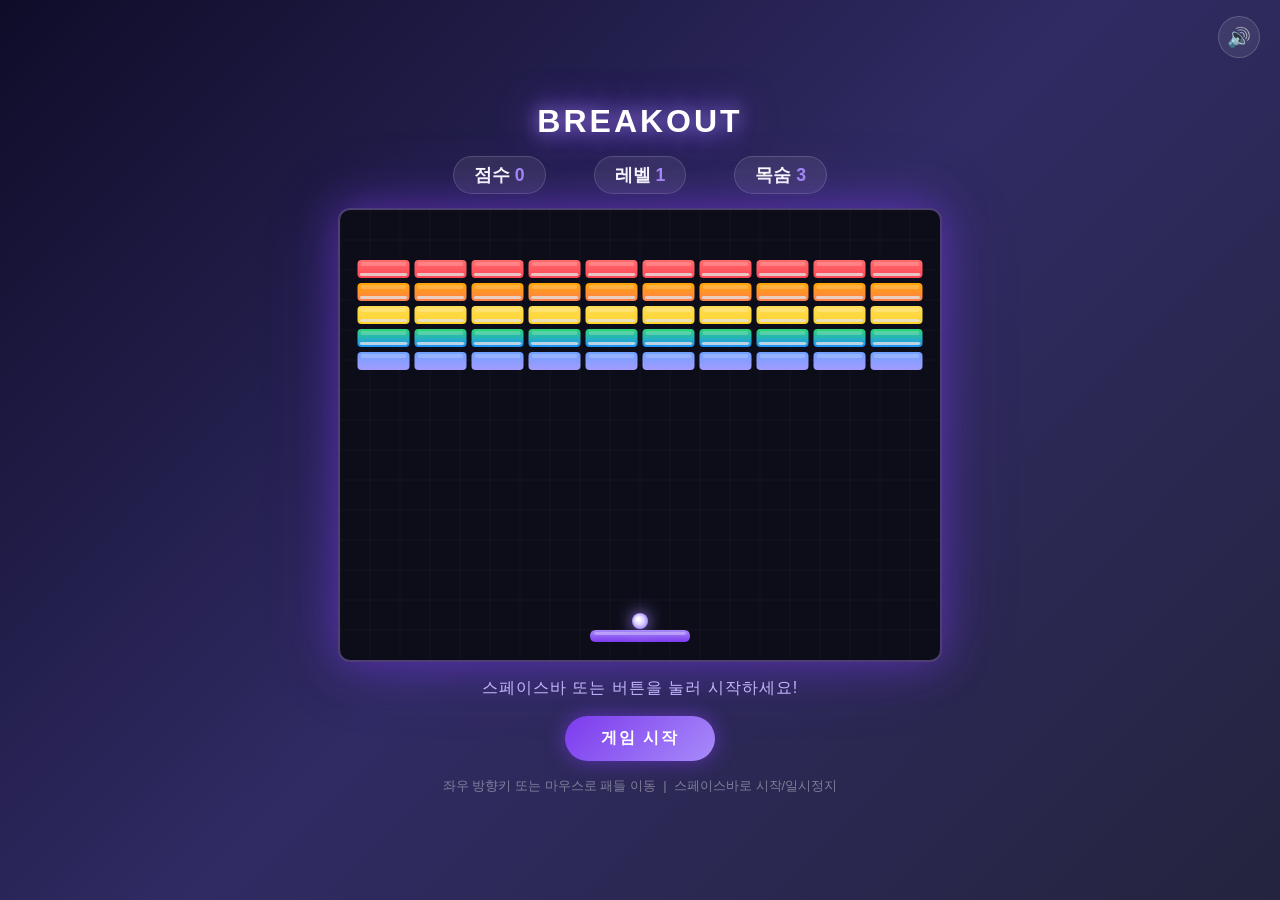
==== breakout-game/index.html @ 9b3833f6 "Create index.html" ====
<!DOCTYPE html>
<html lang="ko">
<head>
  <meta charset="UTF-8" />
  <meta name="viewport" content="width=device-width, initial-scale=1.0" />
  <title>벽돌깨기 게임</title>
  <style>
    * {
      margin: 0;
      padding: 0;
      box-sizing: border-box;
    }

    body {
      background: #0f0c29;
      background: linear-gradient(135deg, #0f0c29, #302b63, #24243e);
      min-height: 100vh;
      display: flex;
      flex-direction: column;
      align-items: center;
      justify-content: center;
      font-family: 'Segoe UI', sans-serif;
      color: #fff;
    }

    h1 {
      font-size: 2rem;
      margin-bottom: 16px;
      letter-spacing: 3px;
      text-shadow: 0 0 20px #a78bfa, 0 0 40px #7c3aed;
    }

    #scoreboard {
      display: flex;
      gap: 48px;
      margin-bottom: 14px;
      font-size: 1.1rem;
      font-weight: 600;
    }

    #scoreboard span {
      background: rgba(255,255,255,0.08);
      padding: 6px 20px;
      border-radius: 20px;
      border: 1px solid rgba(255,255,255,0.15);
    }

    #scoreboard span b {
      color: #a78bfa;
    }

    #gameCanvas {
      border-radius: 12px;
      border: 2px solid rgba(167,139,250,0.4);
      box-shadow: 0 0 40px rgba(124,58,237,0.5), 0 0 80px rgba(124,58,237,0.2);
      display: block;
      background: #0d0d1a;
    }

    #message {
      margin-top: 16px;
      font-size: 1rem;
      color: #c4b5fd;
      min-height: 24px;
      letter-spacing: 1px;
    }

    #startBtn {
      margin-top: 14px;
      padding: 12px 36px;
      font-size: 1rem;
      font-weight: 700;
      letter-spacing: 2px;
      border: none;
      border-radius: 30px;
      background: linear-gradient(135deg, #7c3aed, #a78bfa);
      color: #fff;
      cursor: pointer;
      box-shadow: 0 0 20px rgba(124,58,237,0.6);
      transition: transform 0.1s, box-shadow 0.2s;
    }

    #startBtn:hover {
      transform: scale(1.05);
      box-shadow: 0 0 30px rgba(167,139,250,0.8);
    }

    #startBtn:active {
      transform: scale(0.97);
    }

    #controls {
      margin-top: 14px;
      font-size: 0.82rem;
      color: rgba(255,255,255,0.4);
      text-align: center;
      line-height: 1.7;
    }

    #muteBtn {
      position: fixed;
      top: 16px;
      right: 20px;
      background: rgba(255,255,255,0.08);
      border: 1px solid rgba(255,255,255,0.18);
      border-radius: 50%;
      width: 42px;
      height: 42px;
      font-size: 1.2rem;
      cursor: pointer;
      display: flex;
      align-items: center;
      justify-content: center;
      transition: background 0.2s, transform 0.1s;
      color: #fff;
      z-index: 100;
    }
    #muteBtn:hover { background: rgba(255,255,255,0.18); transform: scale(1.1); }
    #muteBtn.muted { color: rgba(255,255,255,0.35); }
  </style>
</head>
<body>
  <h1>BREAKOUT</h1>

  <div id="scoreboard">
    <span>점수 <b id="scoreVal">0</b></span>
    <span>레벨 <b id="levelVal">1</b></span>
    <span>목숨 <b id="livesVal">3</b></span>
  </div>

  <canvas id="gameCanvas" width="600" height="450"></canvas>

  <div id="message">스페이스바 또는 버튼을 눌러 시작하세요!</div>
  <button id="startBtn">게임 시작</button>
  <div id="controls">
    좌우 방향키 또는 마우스로 패들 이동 &nbsp;|&nbsp; 스페이스바로 시작/일시정지
  </div>
  <button id="muteBtn" title="음소거 토글">🔊</button>

  <script>
    const canvas = document.getElementById('gameCanvas');
    const ctx = canvas.getContext('2d');
    const scoreEl = document.getElementById('scoreVal');
    const levelEl = document.getElementById('levelVal');
    const livesEl = document.getElementById('livesVal');
    const messageEl = document.getElementById('message');
    const startBtn = document.getElementById('startBtn');
    const muteBtn = document.getElementById('muteBtn');

    const W = canvas.width;
    const H = canvas.height;

    // ── Web Audio API 효과음 ───────────────────────────────
    let audioCtx = null;
    let muted = false;

    // 브라우저 정책: 첫 사용자 인터랙션 때 AudioContext 생성
    function getAudioCtx() {
      if (!audioCtx) audioCtx = new (window.AudioContext || window.webkitAudioContext)();
      if (audioCtx.state === 'suspended') audioCtx.resume();
      return audioCtx;
    }

    muteBtn.addEventListener('click', () => {
      muted = !muted;
      muteBtn.textContent = muted ? '🔇' : '🔊';
      muteBtn.classList.toggle('muted', muted);
    });

    // 공통 헬퍼: oscillator 기반 사운드
    function playTone({ type = 'sine', freq, freqEnd, duration, gainPeak = 0.35, startTime }) {
      if (muted) return;
      const ac = getAudioCtx();
      const t = startTime ?? ac.currentTime;
      const osc = ac.createOscillator();
      const gain = ac.createGain();
      osc.type = type;
      osc.frequency.setValueAtTime(freq, t);
      if (freqEnd != null) osc.frequency.exponentialRampToValueAtTime(freqEnd, t + duration);
      gain.gain.setValueAtTime(gainPeak, t);
      gain.gain.exponentialRampToValueAtTime(0.001, t + duration);
      osc.connect(gain);
      gain.connect(ac.destination);
      osc.start(t);
      osc.stop(t + duration);
    }

    // 공통 헬퍼: 화이트 노이즈 버스트
    function playNoise({ duration, gainPeak = 0.3, filterFreq = 1000, startTime }) {
      if (muted) return;
      const ac = getAudioCtx();
      const t = startTime ?? ac.currentTime;
      const samples = Math.ceil(ac.sampleRate * duration);
      const buffer = ac.createBuffer(1, samples, ac.sampleRate);
      const data = buffer.getChannelData(0);
      for (let i = 0; i < samples; i++) data[i] = Math.random() * 2 - 1;
      const src = ac.createBufferSource();
      src.buffer = buffer;
      const filter = ac.createBiquadFilter();
      filter.type = 'bandpass';
      filter.frequency.value = filterFreq;
      filter.Q.value = 1.5;
      const gain = ac.createGain();
      gain.gain.setValueAtTime(gainPeak, t);
      gain.gain.exponentialRampToValueAtTime(0.001, t + duration);
      src.connect(filter);
      filter.connect(gain);
      gain.connect(ac.destination);
      src.start(t);
      src.stop(t + duration);
    }

    // 패들에 공이 맞을 때 — 맑고 짧은 "틱"
    function sfxPaddle() {
      playTone({ type: 'sine', freq: 320, freqEnd: 220, duration: 0.09, gainPeak: 0.28 });
    }

    // 벽돌 데미지 (HP 소모, 미파괴) — 둔탁한 짧은 히트
    function sfxBrickHit() {
      playTone({ type: 'square', freq: 480, freqEnd: 380, duration: 0.06, gainPeak: 0.12 });
    }

    // 벽돌 파괴 — 노이즈 + 피치업 조합
    function sfxBrickBreak() {
      playNoise({ duration: 0.14, gainPeak: 0.35, filterFreq: 900 });
      playTone({ type: 'triangle', freq: 600, freqEnd: 1100, duration: 0.12, gainPeak: 0.2 });
    }

    // 목숨 잃을 때 — 하강하는 슬픈 음
    function sfxLifeLost() {
      playTone({ type: 'sawtooth', freq: 440, freqEnd: 110, duration: 0.55, gainPeak: 0.35 });
      playNoise({ duration: 0.3, gainPeak: 0.15, filterFreq: 300 });
    }

    // 게임 오버 — 더 극적인 하강
    function sfxGameOver() {
      const ac = getAudioCtx();
      if (muted) return;
      const drops = [
        { freq: 330, freqEnd: 220, t: 0 },
        { freq: 220, freqEnd: 147, t: 0.22 },
        { freq: 147, freqEnd: 90,  t: 0.44 },
      ];
      drops.forEach(({ freq, freqEnd, t }) => {
        playTone({ type: 'sawtooth', freq, freqEnd, duration: 0.28, gainPeak: 0.3,
          startTime: ac.currentTime + t });
      });
    }

    // 레벨 클리어 — 상승하는 아르페지오 팡파르
    function sfxLevelClear() {
      if (muted) return;
      const ac = getAudioCtx();
      // C5  E5   G5   C6   E6   G6
      const notes = [523, 659, 784, 1047, 1319, 1568];
      notes.forEach((freq, i) => {
        const t = ac.currentTime + i * 0.11;
        playTone({ type: 'triangle', freq, duration: 0.25, gainPeak: 0.28, startTime: t });
        // 약간 딜레이된 사인 레이어로 두께감 추가
        playTone({ type: 'sine', freq: freq * 0.5, duration: 0.3, gainPeak: 0.12, startTime: t });
      });
      // 마지막에 노이즈 스파크
      playNoise({ duration: 0.25, gainPeak: 0.18, filterFreq: 2000,
        startTime: ac.currentTime + notes.length * 0.11 });
    }

    // ── 게임 상태 ──────────────────────────────────────────
    let score = 0;
    let lives = 3;
    let level = 1;
    let gameState = 'idle'; // idle | playing | paused | gameover | cleared
    let accelTimer = 0;          // 가속 타이머 (프레임 단위)
    const ACCEL_INTERVAL = 540;  // 약 9초(60fps 기준)마다 가속
    const ACCEL_AMOUNT  = 0.35;  // 1회 가속량 (px/frame)
    const SPEED_MAX     = 14;    // 절대 최고 속도 상한

    // ── 패들 ──────────────────────────────────────────────
    const paddle = {
      w: 100, h: 12, speed: 7,
      x: 0, y: H - 30,
      get cx() { return this.x + this.w / 2; }
    };
    paddle.x = (W - paddle.w) / 2;

    // ── 공 ────────────────────────────────────────────────
    const ball = {
      r: 8, x: 0, y: 0, vx: 0, vy: 0,
      attached: true
    };

    // 레벨별 최소(초기) 속도
    function baseSpeed() { return 4 + level * 0.4; }

    // launchSpeed 생략 시 해당 레벨 기본 속도로 발사
    function resetBall(launchSpeed) {
      ball.x = paddle.cx;
      ball.y = paddle.y - ball.r - 1;
      const angle = (-Math.PI / 2) + (Math.random() - 0.5) * 0.6;
      const speed = launchSpeed ?? baseSpeed();
      ball.vx = Math.cos(angle) * speed;
      ball.vy = Math.sin(angle) * speed;
      ball.attached = true;
    }

    // ── 벽돌 ──────────────────────────────────────────────
    const BRICK_COLS = 10;
    const BRICK_ROWS = 5;
    const BRICK_W = 52;
    const BRICK_H = 18;
    const BRICK_PAD = 5;
    const BRICK_TOP = 50;
    const BRICK_LEFT = (W - (BRICK_COLS * (BRICK_W + BRICK_PAD) - BRICK_PAD)) / 2;

    const ROW_COLORS = [
      ['#ff6b6b', '#ff4757'],
      ['#ffa502', '#ff7f50'],
      ['#ffdd57', '#ffd32a'],
      ['#2ed573', '#1e90ff'],
      ['#70a1ff', '#a29bfe'],
    ];

    let bricks = [];

    function buildBricks() {
      bricks = [];
      for (let r = 0; r < BRICK_ROWS; r++) {
        for (let c = 0; c < BRICK_COLS; c++) {
          const hp = BRICK_ROWS - r; // top rows are harder (more HP)
          bricks.push({
            x: BRICK_LEFT + c * (BRICK_W + BRICK_PAD),
            y: BRICK_TOP + r * (BRICK_H + BRICK_PAD),
            w: BRICK_W, h: BRICK_H,
            hp, maxHp: hp,
            color: ROW_COLORS[r][0],
            darkColor: ROW_COLORS[r][1],
            alive: true
          });
        }
      }
    }

    // ── 파티클 ────────────────────────────────────────────
    let particles = [];

    function spawnParticles(x, y, color) {
      for (let i = 0; i < 10; i++) {
        const angle = Math.random() * Math.PI * 2;
        const speed = 1 + Math.random() * 3;
        particles.push({
          x, y,
          vx: Math.cos(angle) * speed,
          vy: Math.sin(angle) * speed,
          alpha: 1,
          r: 2 + Math.random() * 3,
          color
        });
      }
    }

    // ── 키 입력 ───────────────────────────────────────────
    const keys = {};
    document.addEventListener('keydown', e => {
      keys[e.code] = true;
      if (e.code === 'Space') {
        e.preventDefault();
        if (gameState === 'idle' || gameState === 'gameover' || gameState === 'cleared') {
          startGame();
        } else if (gameState === 'playing') {
          if (ball.attached) {
            ball.attached = false;
          } else {
            gameState = 'paused';
            messageEl.textContent = '일시정지 — 스페이스바로 재개';
          }
        } else if (gameState === 'paused') {
          gameState = 'playing';
          messageEl.textContent = '';
          requestAnimationFrame(loop);
        }
      }
    });
    document.addEventListener('keyup', e => { keys[e.code] = false; });

    // 마우스로 패들 이동
    canvas.addEventListener('mousemove', e => {
      const rect = canvas.getBoundingClientRect();
      const mx = e.clientX - rect.left;
      paddle.x = mx - paddle.w / 2;
      clampPaddle();
    });

    // 터치 지원
    canvas.addEventListener('touchmove', e => {
      e.preventDefault();
      const rect = canvas.getBoundingClientRect();
      const tx = e.touches[0].clientX - rect.left;
      paddle.x = tx - paddle.w / 2;
      clampPaddle();
    }, { passive: false });

    function clampPaddle() {
      if (paddle.x < 0) paddle.x = 0;
      if (paddle.x + paddle.w > W) paddle.x = W - paddle.w;
    }

    startBtn.addEventListener('click', () => {
      if (gameState === 'playing') {
        if (ball.attached) ball.attached = false;
      } else {
        startGame();
      }
    });

    // ── 게임 시작 / 초기화 ────────────────────────────────
    function startGame() {
      score = 0;
      lives = 3;
      level = 1;
      accelTimer = 0;
      particles = [];
      updateHUD();
      buildBricks();
      paddle.x = (W - paddle.w) / 2;
      resetBall();
      gameState = 'playing';
      messageEl.textContent = '스페이스바 또는 클릭으로 공을 발사!';
      startBtn.textContent = '공 발사';
      requestAnimationFrame(loop);
    }

    function nextLevel() {
      level++;
      accelTimer = 0;
      levelEl.textContent = level;
      buildBricks();
      paddle.x = (W - paddle.w) / 2;
      resetBall();
      gameState = 'playing';
      messageEl.textContent = `레벨 ${level} 시작! 스페이스바로 발사`;
      requestAnimationFrame(loop);
    }

    function updateHUD() {
      scoreEl.textContent = score;
      levelEl.textContent = level;
      livesEl.textContent = lives;
    }

    // ── 충돌 감지 (AABB + 공) ─────────────────────────────
    function circleRect(cx, cy, r, rx, ry, rw, rh) {
      const nearX = Math.max(rx, Math.min(cx, rx + rw));
      const nearY = Math.max(ry, Math.min(cy, ry + rh));
      const dx = cx - nearX;
      const dy = cy - nearY;
      return dx * dx + dy * dy <= r * r;
    }

    function resolveRectBounce(cx, cy, r, rx, ry, rw, rh) {
      // 어느 면에 부딪혔는지 판단
      const overlapL = (cx + r) - rx;
      const overlapR = (rx + rw) - (cx - r);
      const overlapT = (cy + r) - ry;
      const overlapB = (ry + rh) - (cy - r);
      const minH = Math.min(overlapL, overlapR);
      const minV = Math.min(overlapT, overlapB);
      if (minH < minV) {
        ball.vx *= -1;
      } else {
        ball.vy *= -1;
      }
    }

    // ── 메인 루프 ─────────────────────────────────────────
    let lastTime = 0;

    function loop(ts) {
      if (gameState !== 'playing') return;

      // 패들 키보드 이동
      if (keys['ArrowLeft'] || keys['KeyA']) {
        paddle.x -= paddle.speed;
        clampPaddle();
      }
      if (keys['ArrowRight'] || keys['KeyD']) {
        paddle.x += paddle.speed;
        clampPaddle();
      }

      // 공이 패들에 붙어 있으면 따라다님
      if (ball.attached) {
        ball.x = paddle.cx;
        ball.y = paddle.y - ball.r - 1;
      } else {
        // 공 이동
        ball.x += ball.vx;
        ball.y += ball.vy;

        // 벽 반사
        if (ball.x - ball.r <= 0) { ball.x = ball.r; ball.vx = Math.abs(ball.vx); }
        if (ball.x + ball.r >= W) { ball.x = W - ball.r; ball.vx = -Math.abs(ball.vx); }
        if (ball.y - ball.r <= 0) { ball.y = ball.r; ball.vy = Math.abs(ball.vy); }

        // 패들 충돌
        if (
          ball.vy > 0 &&
          ball.y + ball.r >= paddle.y &&
          ball.y - ball.r <= paddle.y + paddle.h &&
          ball.x >= paddle.x - ball.r &&
          ball.x <= paddle.x + paddle.w + ball.r
        ) {
          ball.y = paddle.y - ball.r;
          // 패들 위 위치에 따라 반사 각도 조절
          const hitPos = (ball.x - paddle.cx) / (paddle.w / 2); // -1 ~ 1
          const angle = hitPos * (Math.PI / 3); // 최대 ±60°
          const speed = Math.hypot(ball.vx, ball.vy);
          ball.vx = Math.sin(angle) * speed;
          ball.vy = -Math.abs(Math.cos(angle) * speed);
          sfxPaddle();
        }

        // 공이 바닥 아래로 떨어짐
        if (ball.y - ball.r > H) {
          // 사망 직전 속도 기록 → 50% 감속, 단 레벨 최소 속도 이상 유지
          const deathSpeed = Math.hypot(ball.vx, ball.vy);
          const nextSpeed  = Math.max(baseSpeed(), deathSpeed * 0.5);
          lives--;
          livesEl.textContent = lives;
          if (lives <= 0) {
            gameState = 'gameover';
            sfxGameOver();
            drawFrame();
            messageEl.textContent = `게임 오버! 최종 점수: ${score}`;
            startBtn.textContent = '다시 시작';
            return;
          }
          accelTimer = 0;
          sfxLifeLost();
          resetBall(nextSpeed);
          messageEl.textContent = '목숨 -1! 스페이스바로 다시 발사';
        }

        // 벽돌 충돌
        let brickHit = false;
        for (const b of bricks) {
          if (!b.alive) continue;
          if (circleRect(ball.x, ball.y, ball.r, b.x, b.y, b.w, b.h)) {
            if (!brickHit) {
              resolveRectBounce(ball.x, ball.y, ball.r, b.x, b.y, b.w, b.h);
              brickHit = true;
            }
            b.hp--;
            spawnParticles(b.x + b.w / 2, b.y + b.h / 2, b.color);
            if (b.hp <= 0) {
              b.alive = false;
              score += b.maxHp * 10 * level;
              scoreEl.textContent = score;
              sfxBrickBreak();
            } else {
              sfxBrickHit();
            }
          }
        }

        // 시간 기반 가속: 일정 프레임마다 속도 증가
        accelTimer++;
        if (accelTimer >= ACCEL_INTERVAL) {
          accelTimer = 0;
          const curSpeed = Math.hypot(ball.vx, ball.vy);
          if (curSpeed < SPEED_MAX) {
            const newSpeed = Math.min(curSpeed + ACCEL_AMOUNT, SPEED_MAX);
            const scale = newSpeed / curSpeed;
            ball.vx *= scale;
            ball.vy *= scale;
          }
        }

        // 모든 벽돌 제거 → 다음 레벨
        if (bricks.every(b => !b.alive)) {
          gameState = 'cleared';
          sfxLevelClear();
          drawFrame();
          messageEl.textContent = `레벨 ${level} 클리어! 🎉  스페이스바로 다음 레벨`;
          startBtn.textContent = '다음 레벨';
          startBtn.onclick = nextLevelBtn;
          document.onkeydown_next = true;
          return;
        }
      }

      // 파티클 업데이트
      particles = particles.filter(p => p.alpha > 0.02);
      for (const p of particles) {
        p.x += p.vx;
        p.y += p.vy;
        p.vy += 0.1;
        p.alpha -= 0.03;
      }

      drawFrame();
      requestAnimationFrame(loop);
    }

    function nextLevelBtn() {
      nextLevel();
      startBtn.onclick = () => {
        if (gameState === 'playing') { if (ball.attached) ball.attached = false; }
        else startGame();
      };
    }

    // 스페이스바 → 다음 레벨 처리
    document.addEventListener('keydown', e => {
      if (e.code === 'Space' && gameState === 'cleared') {
        nextLevel();
        startBtn.textContent = '공 발사';
      }
    });

    // ── 그리기 ────────────────────────────────────────────
    function drawFrame() {
      ctx.clearRect(0, 0, W, H);

      // 배경 격자(미세한 느낌)
      ctx.strokeStyle = 'rgba(255,255,255,0.03)';
      ctx.lineWidth = 1;
      for (let x = 0; x < W; x += 30) { ctx.beginPath(); ctx.moveTo(x, 0); ctx.lineTo(x, H); ctx.stroke(); }
      for (let y = 0; y < H; y += 30) { ctx.beginPath(); ctx.moveTo(0, y); ctx.lineTo(W, y); ctx.stroke(); }

      // 벽돌
      for (const b of bricks) {
        if (!b.alive) continue;
        const ratio = b.hp / b.maxHp;

        // 그라데이션 벽돌
        const grad = ctx.createLinearGradient(b.x, b.y, b.x, b.y + b.h);
        grad.addColorStop(0, b.color);
        grad.addColorStop(1, b.darkColor);
        ctx.fillStyle = grad;
        roundRect(ctx, b.x, b.y, b.w, b.h, 4);
        ctx.fill();

        // HP 진행 바
        if (b.maxHp > 1) {
          ctx.fillStyle = 'rgba(0,0,0,0.3)';
          roundRect(ctx, b.x + 2, b.y + b.h - 5, b.w - 4, 3, 2);
          ctx.fill();
          ctx.fillStyle = 'rgba(255,255,255,0.7)';
          roundRect(ctx, b.x + 2, b.y + b.h - 5, (b.w - 4) * ratio, 3, 2);
          ctx.fill();
        }

        // 하이라이트
        ctx.fillStyle = 'rgba(255,255,255,0.2)';
        roundRect(ctx, b.x + 3, b.y + 2, b.w - 6, 4, 2);
        ctx.fill();
      }

      // 파티클
      for (const p of particles) {
        ctx.globalAlpha = p.alpha;
        ctx.fillStyle = p.color;
        ctx.beginPath();
        ctx.arc(p.x, p.y, p.r, 0, Math.PI * 2);
        ctx.fill();
      }
      ctx.globalAlpha = 1;

      // 패들
      const pGrad = ctx.createLinearGradient(paddle.x, paddle.y, paddle.x, paddle.y + paddle.h);
      pGrad.addColorStop(0, '#a78bfa');
      pGrad.addColorStop(1, '#7c3aed');
      ctx.fillStyle = pGrad;
      roundRect(ctx, paddle.x, paddle.y, paddle.w, paddle.h, 6);
      ctx.fill();
      ctx.fillStyle = 'rgba(255,255,255,0.3)';
      roundRect(ctx, paddle.x + 4, paddle.y + 2, paddle.w - 8, 3, 2);
      ctx.fill();

      // 공
      const ballGrad = ctx.createRadialGradient(ball.x - 2, ball.y - 2, 1, ball.x, ball.y, ball.r);
      ballGrad.addColorStop(0, '#ffffff');
      ballGrad.addColorStop(0.5, '#e0d7ff');
      ballGrad.addColorStop(1, '#a78bfa');
      ctx.fillStyle = ballGrad;
      ctx.shadowColor = '#a78bfa';
      ctx.shadowBlur = 16;
      ctx.beginPath();
      ctx.arc(ball.x, ball.y, ball.r, 0, Math.PI * 2);
      ctx.fill();
      ctx.shadowBlur = 0;

      // 게임 오버 / 클리어 오버레이
      if (gameState === 'gameover') {
        ctx.fillStyle = 'rgba(0,0,0,0.6)';
        ctx.fillRect(0, 0, W, H);
        ctx.fillStyle = '#ff6b6b';
        ctx.font = 'bold 48px Segoe UI';
        ctx.textAlign = 'center';
        ctx.fillText('GAME OVER', W / 2, H / 2 - 20);
        ctx.fillStyle = '#fff';
        ctx.font = '22px Segoe UI';
        ctx.fillText(`점수: ${score}`, W / 2, H / 2 + 22);
        ctx.textAlign = 'left';
      }

      if (gameState === 'cleared') {
        ctx.fillStyle = 'rgba(0,0,0,0.5)';
        ctx.fillRect(0, 0, W, H);
        ctx.fillStyle = '#a78bfa';
        ctx.font = 'bold 42px Segoe UI';
        ctx.textAlign = 'center';
        ctx.fillText('LEVEL CLEAR!', W / 2, H / 2 - 20);
        ctx.fillStyle = '#fff';
        ctx.font = '20px Segoe UI';
        ctx.fillText(`점수: ${score}`, W / 2, H / 2 + 22);
        ctx.textAlign = 'left';
      }
    }

    function roundRect(ctx, x, y, w, h, r) {
      ctx.beginPath();
      ctx.moveTo(x + r, y);
      ctx.lineTo(x + w - r, y);
      ctx.quadraticCurveTo(x + w, y, x + w, y + r);
      ctx.lineTo(x + w, y + h - r);
      ctx.quadraticCurveTo(x + w, y + h, x + w - r, y + h);
      ctx.lineTo(x + r, y + h);
      ctx.quadraticCurveTo(x, y + h, x, y + h - r);
      ctx.lineTo(x, y + r);
      ctx.quadraticCurveTo(x, y, x + r, y);
      ctx.closePath();
    }

    // 초기 화면 그리기
    buildBricks();
    resetBall();
    drawFrame();
  </script>
</body>
</html>
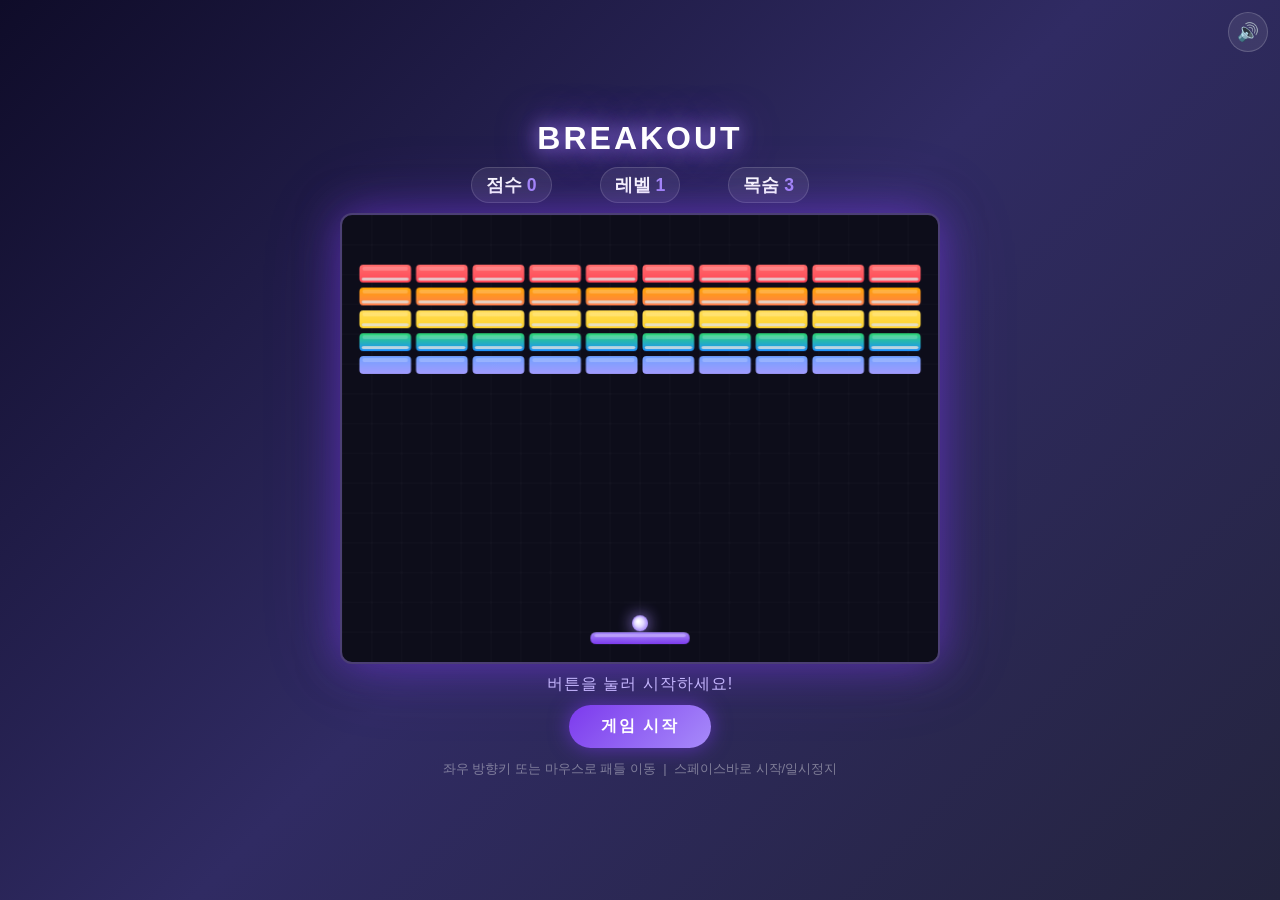
==== commit ad420670: "Update index.html" ====
--- a/breakout-game/index.html
+++ b/breakout-game/index.html
@@ -21,26 +21,31 @@
       justify-content: center;
       font-family: 'Segoe UI', sans-serif;
       color: #fff;
+      /* 모바일: 가로 스크롤 방지, 세로 여백 */
+      overflow-x: hidden;
+      padding: 10px 8px;
     }
 
     h1 {
-      font-size: 2rem;
-      margin-bottom: 16px;
+      font-size: clamp(1.2rem, 5vw, 2rem);
+      margin-bottom: 10px;
       letter-spacing: 3px;
       text-shadow: 0 0 20px #a78bfa, 0 0 40px #7c3aed;
     }
 
     #scoreboard {
       display: flex;
-      gap: 48px;
-      margin-bottom: 14px;
-      font-size: 1.1rem;
+      gap: clamp(10px, 4vw, 48px);
+      margin-bottom: 10px;
+      font-size: clamp(0.78rem, 3vw, 1.1rem);
       font-weight: 600;
+      flex-wrap: wrap;
+      justify-content: center;
     }
 
     #scoreboard span {
       background: rgba(255,255,255,0.08);
-      padding: 6px 20px;
+      padding: 5px 14px;
       border-radius: 20px;
       border: 1px solid rgba(255,255,255,0.15);
     }
@@ -55,20 +60,27 @@
       box-shadow: 0 0 40px rgba(124,58,237,0.5), 0 0 80px rgba(124,58,237,0.2);
       display: block;
       background: #0d0d1a;
+      /* 핵심: 화면 너비에 맞게 축소, 비율 유지 */
+      width: min(600px, calc(100vw - 16px));
+      height: auto;
+      /* 터치 스크롤/줌 방지 */
+      touch-action: none;
     }
 
     #message {
-      margin-top: 16px;
-      font-size: 1rem;
+      margin-top: 10px;
+      font-size: clamp(0.78rem, 3vw, 1rem);
       color: #c4b5fd;
-      min-height: 24px;
+      min-height: 20px;
       letter-spacing: 1px;
+      text-align: center;
+      padding: 0 8px;
     }
 
     #startBtn {
-      margin-top: 14px;
-      padding: 12px 36px;
-      font-size: 1rem;
+      margin-top: 10px;
+      padding: 11px 32px;
+      font-size: clamp(0.88rem, 3.5vw, 1rem);
       font-weight: 700;
       letter-spacing: 2px;
       border: none;
@@ -78,6 +90,7 @@
       cursor: pointer;
       box-shadow: 0 0 20px rgba(124,58,237,0.6);
       transition: transform 0.1s, box-shadow 0.2s;
+      -webkit-tap-highlight-color: transparent;
     }
 
     #startBtn:hover {
@@ -90,23 +103,28 @@
     }
 
     #controls {
-      margin-top: 14px;
+      margin-top: 10px;
       font-size: 0.82rem;
       color: rgba(255,255,255,0.4);
       text-align: center;
       line-height: 1.7;
     }
 
+    /* 터치 기기(모바일)에서 키보드 안내 숨기기 */
+    @media (pointer: coarse) {
+      #controls { display: none; }
+    }
+
     #muteBtn {
       position: fixed;
-      top: 16px;
-      right: 20px;
+      top: 12px;
+      right: 12px;
       background: rgba(255,255,255,0.08);
       border: 1px solid rgba(255,255,255,0.18);
       border-radius: 50%;
-      width: 42px;
-      height: 42px;
-      font-size: 1.2rem;
+      width: 40px;
+      height: 40px;
+      font-size: 1.1rem;
       cursor: pointer;
       display: flex;
       align-items: center;
@@ -114,6 +132,7 @@
       transition: background 0.2s, transform 0.1s;
       color: #fff;
       z-index: 100;
+      -webkit-tap-highlight-color: transparent;
     }
     #muteBtn:hover { background: rgba(255,255,255,0.18); transform: scale(1.1); }
     #muteBtn.muted { color: rgba(255,255,255,0.35); }
@@ -130,7 +149,7 @@
 
   <canvas id="gameCanvas" width="600" height="450"></canvas>
 
-  <div id="message">스페이스바 또는 버튼을 눌러 시작하세요!</div>
+  <div id="message">버튼을 눌러 시작하세요!</div>
   <button id="startBtn">게임 시작</button>
   <div id="controls">
     좌우 방향키 또는 마우스로 패들 이동 &nbsp;|&nbsp; 스페이스바로 시작/일시정지
@@ -381,21 +400,43 @@
     });
     document.addEventListener('keyup', e => { keys[e.code] = false; });
 
+    // CSS 스케일 보정 계수 (캔버스 내부 해상도 ÷ 화면 표시 크기)
+    function canvasScaleX() {
+      return canvas.width / canvas.getBoundingClientRect().width;
+    }
+
     // 마우스로 패들 이동
     canvas.addEventListener('mousemove', e => {
       const rect = canvas.getBoundingClientRect();
-      const mx = e.clientX - rect.left;
+      const mx = (e.clientX - rect.left) * canvasScaleX();
       paddle.x = mx - paddle.w / 2;
       clampPaddle();
     });
 
-    // 터치 지원
+    // 터치: 패들 이동
     canvas.addEventListener('touchmove', e => {
       e.preventDefault();
       const rect = canvas.getBoundingClientRect();
-      const tx = e.touches[0].clientX - rect.left;
+      const tx = (e.touches[0].clientX - rect.left) * canvasScaleX();
       paddle.x = tx - paddle.w / 2;
       clampPaddle();
+    }, { passive: false });
+
+    // 터치: 탭으로 공 발사 / 게임 시작
+    canvas.addEventListener('touchstart', e => {
+      e.preventDefault();
+      if (gameState === 'idle' || gameState === 'gameover') {
+        startGame();
+      } else if (gameState === 'cleared') {
+        nextLevelBtn();
+        startBtn.textContent = '공 발사';
+      } else if (gameState === 'playing' && ball.attached) {
+        ball.attached = false;
+      } else if (gameState === 'paused') {
+        gameState = 'playing';
+        messageEl.textContent = '';
+        requestAnimationFrame(loop);
+      }
     }, { passive: false });
 
     function clampPaddle() {
@@ -412,6 +453,8 @@
     });
 
     // ── 게임 시작 / 초기화 ────────────────────────────────
+    const isTouch = () => window.matchMedia('(pointer: coarse)').matches;
+
     function startGame() {
       score = 0;
       lives = 3;
@@ -423,7 +466,9 @@
       paddle.x = (W - paddle.w) / 2;
       resetBall();
       gameState = 'playing';
-      messageEl.textContent = '스페이스바 또는 클릭으로 공을 발사!';
+      messageEl.textContent = isTouch()
+        ? '화면을 탭해서 공을 발사!'
+        : '스페이스바 또는 클릭으로 공을 발사!';
       startBtn.textContent = '공 발사';
       requestAnimationFrame(loop);
     }
@@ -536,7 +581,9 @@
           accelTimer = 0;
           sfxLifeLost();
           resetBall(nextSpeed);
-          messageEl.textContent = '목숨 -1! 스페이스바로 다시 발사';
+          messageEl.textContent = isTouch()
+            ? '목숨 -1! 화면을 탭해서 다시 발사'
+            : '목숨 -1! 스페이스바로 다시 발사';
         }
 
         // 벽돌 충돌
@@ -579,7 +626,9 @@
           gameState = 'cleared';
           sfxLevelClear();
           drawFrame();
-          messageEl.textContent = `레벨 ${level} 클리어! 🎉  스페이스바로 다음 레벨`;
+          messageEl.textContent = isTouch()
+            ? `레벨 ${level} 클리어! 🎉  탭해서 다음 레벨`
+            : `레벨 ${level} 클리어! 🎉  스페이스바로 다음 레벨`;
           startBtn.textContent = '다음 레벨';
           startBtn.onclick = nextLevelBtn;
           document.onkeydown_next = true;
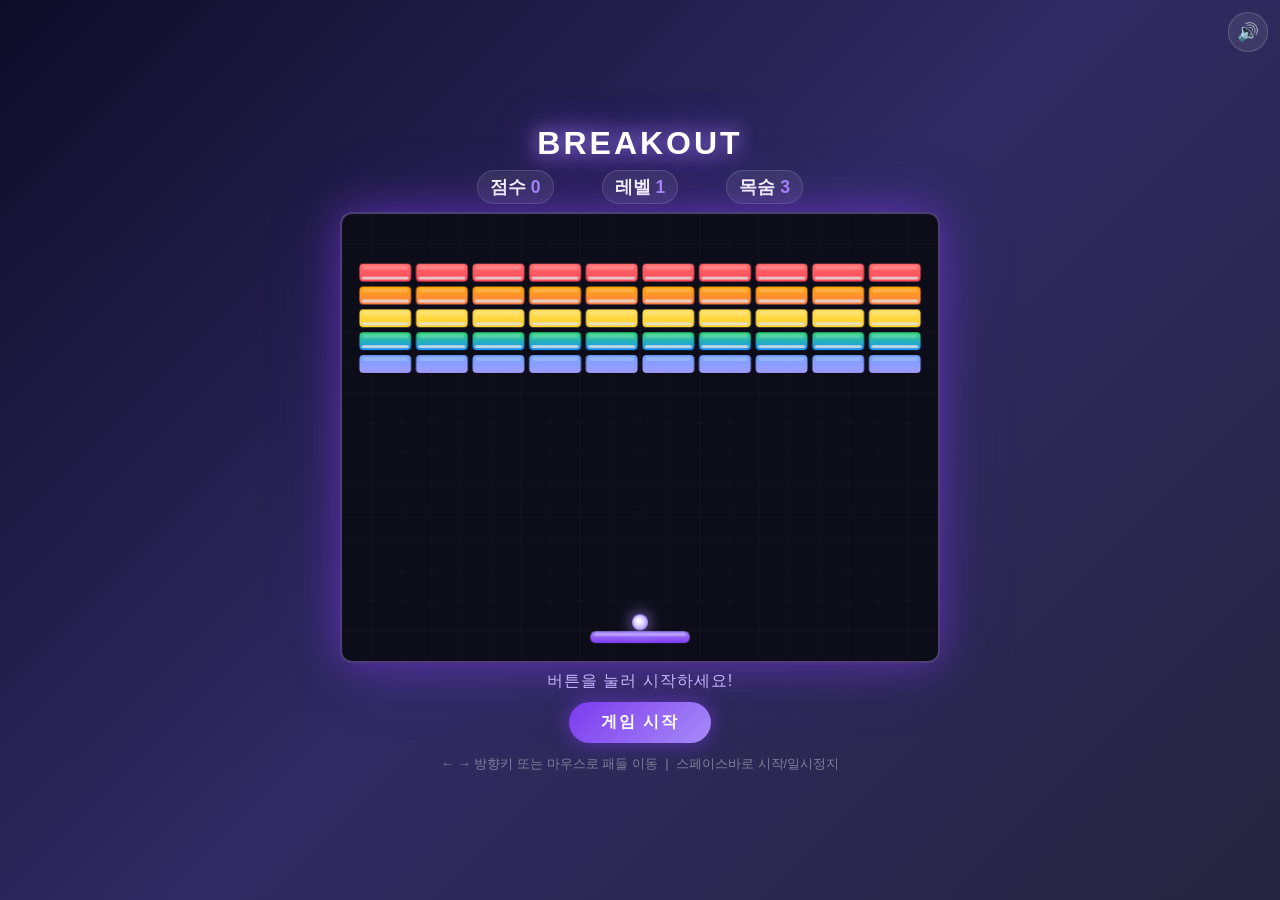
==== commit 6feaaf4a: "Update index.html" ====
--- a/breakout-game/index.html
+++ b/breakout-game/index.html
@@ -2,57 +2,48 @@
 <html lang="ko">
 <head>
   <meta charset="UTF-8" />
-  <meta name="viewport" content="width=device-width, initial-scale=1.0" />
+  <meta name="viewport" content="width=device-width, initial-scale=1.0, viewport-fit=cover" />
   <title>벽돌깨기 게임</title>
   <style>
-    * {
-      margin: 0;
-      padding: 0;
-      box-sizing: border-box;
-    }
+    * { margin: 0; padding: 0; box-sizing: border-box; }
 
     body {
-      background: #0f0c29;
       background: linear-gradient(135deg, #0f0c29, #302b63, #24243e);
-      min-height: 100vh;
+      min-height: 100dvh;
       display: flex;
       flex-direction: column;
       align-items: center;
       justify-content: center;
       font-family: 'Segoe UI', sans-serif;
       color: #fff;
-      /* 모바일: 가로 스크롤 방지, 세로 여백 */
       overflow-x: hidden;
-      padding: 10px 8px;
+      /* 아이폰 노치/홈 바 대응 */
+      padding: 8px 8px max(8px, env(safe-area-inset-bottom));
     }
 
     h1 {
       font-size: clamp(1.2rem, 5vw, 2rem);
-      margin-bottom: 10px;
+      margin-bottom: 8px;
       letter-spacing: 3px;
       text-shadow: 0 0 20px #a78bfa, 0 0 40px #7c3aed;
     }
 
     #scoreboard {
       display: flex;
-      gap: clamp(10px, 4vw, 48px);
-      margin-bottom: 10px;
-      font-size: clamp(0.78rem, 3vw, 1.1rem);
+      gap: clamp(8px, 4vw, 48px);
+      margin-bottom: 8px;
+      font-size: clamp(0.75rem, 3vw, 1.1rem);
       font-weight: 600;
-      flex-wrap: wrap;
-      justify-content: center;
     }
 
     #scoreboard span {
       background: rgba(255,255,255,0.08);
-      padding: 5px 14px;
+      padding: 4px 12px;
       border-radius: 20px;
       border: 1px solid rgba(255,255,255,0.15);
     }
 
-    #scoreboard span b {
-      color: #a78bfa;
-    }
+    #scoreboard span b { color: #a78bfa; }
 
     #gameCanvas {
       border-radius: 12px;
@@ -60,26 +51,103 @@
       box-shadow: 0 0 40px rgba(124,58,237,0.5), 0 0 80px rgba(124,58,237,0.2);
       display: block;
       background: #0d0d1a;
-      /* 핵심: 화면 너비에 맞게 축소, 비율 유지 */
+      /* 화면 너비에 맞게 자동 축소, 비율(600:450) 유지 */
       width: min(600px, calc(100vw - 16px));
       height: auto;
-      /* 터치 스크롤/줌 방지 */
+      /* 캔버스 자체 터치는 스크롤/줌만 막음 */
       touch-action: none;
     }
 
     #message {
+      margin-top: 8px;
+      font-size: clamp(0.75rem, 3vw, 1rem);
+      color: #c4b5fd;
+      min-height: 18px;
+      text-align: center;
+      letter-spacing: 1px;
+      padding: 0 8px;
+    }
+
+    /* ── 모바일 전용 조작 영역 ──────────────────────────── */
+    #controlZone {
+      width: min(600px, calc(100vw - 16px));
+      height: 90px;
       margin-top: 10px;
-      font-size: clamp(0.78rem, 3vw, 1rem);
-      color: #c4b5fd;
-      min-height: 20px;
+      border-radius: 18px;
+      border: 1px solid rgba(167,139,250,0.25);
+      background: rgba(255,255,255,0.04);
+      position: relative;
+      display: flex;
+      flex-direction: column;
+      align-items: center;
+      justify-content: center;
+      gap: 10px;
+      /* 드래그 전용: 브라우저 기본 스크롤 방지 */
+      touch-action: none;
+      user-select: none;
+      -webkit-tap-highlight-color: transparent;
+      cursor: grab;
+      overflow: hidden;
+    }
+    #controlZone:active { cursor: grabbing; }
+
+    /* 터치 시 물결 하이라이트 */
+    #controlZone::before {
+      content: '';
+      position: absolute;
+      inset: 0;
+      border-radius: inherit;
+      background: radial-gradient(
+        ellipse 60% 80% at var(--ripple-x, 50%) 50%,
+        rgba(167,139,250,0.18) 0%,
+        transparent 70%
+      );
+      opacity: 0;
+      transition: opacity 0.25s;
+      pointer-events: none;
+    }
+    #controlZone.active::before { opacity: 1; }
+
+    /* 드래그 트랙 */
+    #dragTrack {
+      width: calc(100% - 28px);
+      height: 10px;
+      background: rgba(255,255,255,0.08);
+      border-radius: 5px;
+      position: relative;
+    }
+
+    /* 패들 위치를 반영하는 썸 — left% 는 JS로 제어 */
+    #dragThumb {
+      position: absolute;
+      top: 50%;
+      transform: translateY(-50%);
+      /* paddle.w(100)/W(600) = 16.67% */
+      width: 16.67%;
+      height: 10px;
+      border-radius: 5px;
+      background: linear-gradient(90deg, #a78bfa, #7c3aed);
+      box-shadow: 0 0 12px rgba(167,139,250,0.8);
+      left: 0%;
+      will-change: left;
+    }
+
+    #dragHint {
+      font-size: 0.7rem;
+      color: rgba(255,255,255,0.3);
       letter-spacing: 1px;
-      text-align: center;
-      padding: 0 8px;
+      pointer-events: none;
+      transition: color 0.2s;
+    }
+
+    /* 데스크톱(마우스)에서는 조작 영역 숨김 */
+    @media (hover: hover) and (pointer: fine) {
+      #controlZone { display: none; }
     }
 
     #startBtn {
       margin-top: 10px;
-      padding: 11px 32px;
+      padding: 10px 32px;
       font-size: clamp(0.88rem, 3.5vw, 1rem);
       font-weight: 700;
       letter-spacing: 2px;
@@ -92,15 +160,8 @@
       transition: transform 0.1s, box-shadow 0.2s;
       -webkit-tap-highlight-color: transparent;
     }
-
-    #startBtn:hover {
-      transform: scale(1.05);
-      box-shadow: 0 0 30px rgba(167,139,250,0.8);
-    }
-
-    #startBtn:active {
-      transform: scale(0.97);
-    }
+    #startBtn:hover  { transform: scale(1.05); box-shadow: 0 0 30px rgba(167,139,250,0.8); }
+    #startBtn:active { transform: scale(0.97); }
 
     #controls {
       margin-top: 10px;
@@ -110,8 +171,8 @@
       line-height: 1.7;
     }
 
-    /* 터치 기기(모바일)에서 키보드 안내 숨기기 */
-    @media (pointer: coarse) {
+    /* 터치 기기에서 키보드 안내 숨기기 */
+    @media (hover: none), (pointer: coarse) {
       #controls { display: none; }
     }
 
@@ -135,10 +196,11 @@
       -webkit-tap-highlight-color: transparent;
     }
     #muteBtn:hover { background: rgba(255,255,255,0.18); transform: scale(1.1); }
-    #muteBtn.muted { color: rgba(255,255,255,0.35); }
+    #muteBtn.muted  { color: rgba(255,255,255,0.35); }
   </style>
 </head>
 <body>
+
   <h1>BREAKOUT</h1>
 
   <div id="scoreboard">
@@ -150,30 +212,47 @@
   <canvas id="gameCanvas" width="600" height="450"></canvas>
 
   <div id="message">버튼을 눌러 시작하세요!</div>
+
+  <!-- 모바일 전용 드래그 조작 영역 -->
+  <div id="controlZone">
+    <div id="dragTrack"><div id="dragThumb"></div></div>
+    <p id="dragHint">← 좌우로 드래그하여 패들 조작 →</p>
+  </div>
+
   <button id="startBtn">게임 시작</button>
+
   <div id="controls">
-    좌우 방향키 또는 마우스로 패들 이동 &nbsp;|&nbsp; 스페이스바로 시작/일시정지
+    ← → 방향키 또는 마우스로 패들 이동 &nbsp;|&nbsp; 스페이스바로 시작/일시정지
   </div>
+
   <button id="muteBtn" title="음소거 토글">🔊</button>
 
   <script>
-    const canvas = document.getElementById('gameCanvas');
-    const ctx = canvas.getContext('2d');
-    const scoreEl = document.getElementById('scoreVal');
-    const levelEl = document.getElementById('levelVal');
-    const livesEl = document.getElementById('livesVal');
-    const messageEl = document.getElementById('message');
-    const startBtn = document.getElementById('startBtn');
-    const muteBtn = document.getElementById('muteBtn');
-
-    const W = canvas.width;
-    const H = canvas.height;
-
-    // ── Web Audio API 효과음 ───────────────────────────────
+    /* ════════════════════════════════════════════════════
+       요소 참조
+    ════════════════════════════════════════════════════ */
+    const canvas      = document.getElementById('gameCanvas');
+    const ctx         = canvas.getContext('2d');
+    const scoreEl     = document.getElementById('scoreVal');
+    const levelEl     = document.getElementById('levelVal');
+    const livesEl     = document.getElementById('livesVal');
+    const messageEl   = document.getElementById('message');
+    const startBtn    = document.getElementById('startBtn');
+    const muteBtn     = document.getElementById('muteBtn');
+    const controlZone = document.getElementById('controlZone');
+    const dragThumb   = document.getElementById('dragThumb');
+    const dragHint    = document.getElementById('dragHint');
+
+    // 게임 내부 좌표계 (CSS 스케일과 무관하게 고정)
+    const W = canvas.width;   // 600
+    const H = canvas.height;  // 450
+
+    /* ════════════════════════════════════════════════════
+       Web Audio API 효과음
+    ════════════════════════════════════════════════════ */
     let audioCtx = null;
     let muted = false;
 
-    // 브라우저 정책: 첫 사용자 인터랙션 때 AudioContext 생성
     function getAudioCtx() {
       if (!audioCtx) audioCtx = new (window.AudioContext || window.webkitAudioContext)();
       if (audioCtx.state === 'suspended') audioCtx.resume();
@@ -186,114 +265,81 @@
       muteBtn.classList.toggle('muted', muted);
     });
 
-    // 공통 헬퍼: oscillator 기반 사운드
     function playTone({ type = 'sine', freq, freqEnd, duration, gainPeak = 0.35, startTime }) {
       if (muted) return;
       const ac = getAudioCtx();
-      const t = startTime ?? ac.currentTime;
-      const osc = ac.createOscillator();
+      const t  = startTime ?? ac.currentTime;
+      const osc  = ac.createOscillator();
       const gain = ac.createGain();
       osc.type = type;
       osc.frequency.setValueAtTime(freq, t);
       if (freqEnd != null) osc.frequency.exponentialRampToValueAtTime(freqEnd, t + duration);
       gain.gain.setValueAtTime(gainPeak, t);
       gain.gain.exponentialRampToValueAtTime(0.001, t + duration);
-      osc.connect(gain);
-      gain.connect(ac.destination);
-      osc.start(t);
-      osc.stop(t + duration);
-    }
-
-    // 공통 헬퍼: 화이트 노이즈 버스트
+      osc.connect(gain); gain.connect(ac.destination);
+      osc.start(t); osc.stop(t + duration);
+    }
+
     function playNoise({ duration, gainPeak = 0.3, filterFreq = 1000, startTime }) {
       if (muted) return;
       const ac = getAudioCtx();
-      const t = startTime ?? ac.currentTime;
+      const t  = startTime ?? ac.currentTime;
       const samples = Math.ceil(ac.sampleRate * duration);
-      const buffer = ac.createBuffer(1, samples, ac.sampleRate);
-      const data = buffer.getChannelData(0);
+      const buffer  = ac.createBuffer(1, samples, ac.sampleRate);
+      const data    = buffer.getChannelData(0);
       for (let i = 0; i < samples; i++) data[i] = Math.random() * 2 - 1;
-      const src = ac.createBufferSource();
+      const src    = ac.createBufferSource();
+      const filter = ac.createBiquadFilter();
+      const gain   = ac.createGain();
       src.buffer = buffer;
-      const filter = ac.createBiquadFilter();
-      filter.type = 'bandpass';
-      filter.frequency.value = filterFreq;
-      filter.Q.value = 1.5;
-      const gain = ac.createGain();
+      filter.type = 'bandpass'; filter.frequency.value = filterFreq; filter.Q.value = 1.5;
       gain.gain.setValueAtTime(gainPeak, t);
       gain.gain.exponentialRampToValueAtTime(0.001, t + duration);
-      src.connect(filter);
-      filter.connect(gain);
-      gain.connect(ac.destination);
-      src.start(t);
-      src.stop(t + duration);
-    }
-
-    // 패들에 공이 맞을 때 — 맑고 짧은 "틱"
-    function sfxPaddle() {
-      playTone({ type: 'sine', freq: 320, freqEnd: 220, duration: 0.09, gainPeak: 0.28 });
-    }
-
-    // 벽돌 데미지 (HP 소모, 미파괴) — 둔탁한 짧은 히트
-    function sfxBrickHit() {
-      playTone({ type: 'square', freq: 480, freqEnd: 380, duration: 0.06, gainPeak: 0.12 });
-    }
-
-    // 벽돌 파괴 — 노이즈 + 피치업 조합
+      src.connect(filter); filter.connect(gain); gain.connect(ac.destination);
+      src.start(t); src.stop(t + duration);
+    }
+
+    function sfxPaddle()     { playTone({ type:'sine',     freq:320, freqEnd:220, duration:0.09, gainPeak:0.28 }); }
+    function sfxBrickHit()   { playTone({ type:'square',   freq:480, freqEnd:380, duration:0.06, gainPeak:0.12 }); }
     function sfxBrickBreak() {
-      playNoise({ duration: 0.14, gainPeak: 0.35, filterFreq: 900 });
-      playTone({ type: 'triangle', freq: 600, freqEnd: 1100, duration: 0.12, gainPeak: 0.2 });
-    }
-
-    // 목숨 잃을 때 — 하강하는 슬픈 음
+      playNoise({ duration:0.14, gainPeak:0.35, filterFreq:900 });
+      playTone({ type:'triangle', freq:600, freqEnd:1100, duration:0.12, gainPeak:0.2 });
+    }
     function sfxLifeLost() {
-      playTone({ type: 'sawtooth', freq: 440, freqEnd: 110, duration: 0.55, gainPeak: 0.35 });
-      playNoise({ duration: 0.3, gainPeak: 0.15, filterFreq: 300 });
-    }
-
-    // 게임 오버 — 더 극적인 하강
+      playTone({ type:'sawtooth', freq:440, freqEnd:110, duration:0.55, gainPeak:0.35 });
+      playNoise({ duration:0.3, gainPeak:0.15, filterFreq:300 });
+    }
     function sfxGameOver() {
+      if (muted) return;
       const ac = getAudioCtx();
-      if (muted) return;
-      const drops = [
-        { freq: 330, freqEnd: 220, t: 0 },
-        { freq: 220, freqEnd: 147, t: 0.22 },
-        { freq: 147, freqEnd: 90,  t: 0.44 },
-      ];
-      drops.forEach(({ freq, freqEnd, t }) => {
-        playTone({ type: 'sawtooth', freq, freqEnd, duration: 0.28, gainPeak: 0.3,
-          startTime: ac.currentTime + t });
-      });
-    }
-
-    // 레벨 클리어 — 상승하는 아르페지오 팡파르
+      [{ freq:330, freqEnd:220, t:0 }, { freq:220, freqEnd:147, t:0.22 }, { freq:147, freqEnd:90, t:0.44 }]
+        .forEach(({ freq, freqEnd, t }) =>
+          playTone({ type:'sawtooth', freq, freqEnd, duration:0.28, gainPeak:0.3, startTime: ac.currentTime + t }));
+    }
     function sfxLevelClear() {
       if (muted) return;
       const ac = getAudioCtx();
-      // C5  E5   G5   C6   E6   G6
-      const notes = [523, 659, 784, 1047, 1319, 1568];
-      notes.forEach((freq, i) => {
+      [523, 659, 784, 1047, 1319, 1568].forEach((freq, i) => {
         const t = ac.currentTime + i * 0.11;
-        playTone({ type: 'triangle', freq, duration: 0.25, gainPeak: 0.28, startTime: t });
-        // 약간 딜레이된 사인 레이어로 두께감 추가
-        playTone({ type: 'sine', freq: freq * 0.5, duration: 0.3, gainPeak: 0.12, startTime: t });
+        playTone({ type:'triangle', freq, duration:0.25, gainPeak:0.28, startTime:t });
+        playTone({ type:'sine', freq:freq*0.5, duration:0.3, gainPeak:0.12, startTime:t });
       });
-      // 마지막에 노이즈 스파크
-      playNoise({ duration: 0.25, gainPeak: 0.18, filterFreq: 2000,
-        startTime: ac.currentTime + notes.length * 0.11 });
-    }
-
-    // ── 게임 상태 ──────────────────────────────────────────
-    let score = 0;
-    let lives = 3;
-    let level = 1;
+      playNoise({ duration:0.25, gainPeak:0.18, filterFreq:2000, startTime: ac.currentTime + 6*0.11 });
+    }
+
+    /* ════════════════════════════════════════════════════
+       게임 상태
+    ════════════════════════════════════════════════════ */
+    let score = 0, lives = 3, level = 1;
     let gameState = 'idle'; // idle | playing | paused | gameover | cleared
-    let accelTimer = 0;          // 가속 타이머 (프레임 단위)
-    const ACCEL_INTERVAL = 540;  // 약 9초(60fps 기준)마다 가속
-    const ACCEL_AMOUNT  = 0.35;  // 1회 가속량 (px/frame)
-    const SPEED_MAX     = 14;    // 절대 최고 속도 상한
-
-    // ── 패들 ──────────────────────────────────────────────
+    let accelTimer = 0;
+    const ACCEL_INTERVAL = 540;   // ~9초(60fps)마다 가속
+    const ACCEL_AMOUNT   = 0.35;
+    const SPEED_MAX      = 14;
+
+    /* ════════════════════════════════════════════════════
+       패들
+    ════════════════════════════════════════════════════ */
     const paddle = {
       w: 100, h: 12, speed: 7,
       x: 0, y: H - 30,
@@ -301,16 +347,13 @@
     };
     paddle.x = (W - paddle.w) / 2;
 
-    // ── 공 ────────────────────────────────────────────────
-    const ball = {
-      r: 8, x: 0, y: 0, vx: 0, vy: 0,
-      attached: true
-    };
-
-    // 레벨별 최소(초기) 속도
+    /* ════════════════════════════════════════════════════
+       공
+    ════════════════════════════════════════════════════ */
+    const ball = { r: 8, x: 0, y: 0, vx: 0, vy: 0, attached: true };
+
     function baseSpeed() { return 4 + level * 0.4; }
 
-    // launchSpeed 생략 시 해당 레벨 기본 속도로 발사
     function resetBall(launchSpeed) {
       ball.x = paddle.cx;
       ball.y = paddle.y - ball.r - 1;
@@ -321,167 +364,197 @@
       ball.attached = true;
     }
 
-    // ── 벽돌 ──────────────────────────────────────────────
-    const BRICK_COLS = 10;
-    const BRICK_ROWS = 5;
-    const BRICK_W = 52;
-    const BRICK_H = 18;
-    const BRICK_PAD = 5;
-    const BRICK_TOP = 50;
+    /* ════════════════════════════════════════════════════
+       벽돌
+    ════════════════════════════════════════════════════ */
+    const BRICK_COLS = 10, BRICK_ROWS = 5;
+    const BRICK_W = 52, BRICK_H = 18, BRICK_PAD = 5, BRICK_TOP = 50;
     const BRICK_LEFT = (W - (BRICK_COLS * (BRICK_W + BRICK_PAD) - BRICK_PAD)) / 2;
-
     const ROW_COLORS = [
-      ['#ff6b6b', '#ff4757'],
-      ['#ffa502', '#ff7f50'],
-      ['#ffdd57', '#ffd32a'],
-      ['#2ed573', '#1e90ff'],
-      ['#70a1ff', '#a29bfe'],
+      ['#ff6b6b','#ff4757'], ['#ffa502','#ff7f50'], ['#ffdd57','#ffd32a'],
+      ['#2ed573','#1e90ff'], ['#70a1ff','#a29bfe'],
     ];
-
     let bricks = [];
 
     function buildBricks() {
       bricks = [];
-      for (let r = 0; r < BRICK_ROWS; r++) {
+      for (let r = 0; r < BRICK_ROWS; r++)
         for (let c = 0; c < BRICK_COLS; c++) {
-          const hp = BRICK_ROWS - r; // top rows are harder (more HP)
+          const hp = BRICK_ROWS - r;
           bricks.push({
             x: BRICK_LEFT + c * (BRICK_W + BRICK_PAD),
-            y: BRICK_TOP + r * (BRICK_H + BRICK_PAD),
-            w: BRICK_W, h: BRICK_H,
-            hp, maxHp: hp,
-            color: ROW_COLORS[r][0],
-            darkColor: ROW_COLORS[r][1],
-            alive: true
+            y: BRICK_TOP  + r * (BRICK_H + BRICK_PAD),
+            w: BRICK_W, h: BRICK_H, hp, maxHp: hp,
+            color: ROW_COLORS[r][0], darkColor: ROW_COLORS[r][1], alive: true,
           });
         }
-      }
-    }
-
-    // ── 파티클 ────────────────────────────────────────────
+    }
+
+    /* ════════════════════════════════════════════════════
+       파티클
+    ════════════════════════════════════════════════════ */
     let particles = [];
 
     function spawnParticles(x, y, color) {
       for (let i = 0; i < 10; i++) {
-        const angle = Math.random() * Math.PI * 2;
-        const speed = 1 + Math.random() * 3;
-        particles.push({
-          x, y,
-          vx: Math.cos(angle) * speed,
-          vy: Math.sin(angle) * speed,
-          alpha: 1,
-          r: 2 + Math.random() * 3,
-          color
-        });
-      }
-    }
-
-    // ── 키 입력 ───────────────────────────────────────────
+        const a = Math.random() * Math.PI * 2, s = 1 + Math.random() * 3;
+        particles.push({ x, y, vx: Math.cos(a)*s, vy: Math.sin(a)*s, alpha: 1, r: 2+Math.random()*3, color });
+      }
+    }
+
+    /* ════════════════════════════════════════════════════
+       키보드 입력
+    ════════════════════════════════════════════════════ */
     const keys = {};
     document.addEventListener('keydown', e => {
       keys[e.code] = true;
-      if (e.code === 'Space') {
-        e.preventDefault();
-        if (gameState === 'idle' || gameState === 'gameover' || gameState === 'cleared') {
-          startGame();
-        } else if (gameState === 'playing') {
-          if (ball.attached) {
-            ball.attached = false;
-          } else {
-            gameState = 'paused';
-            messageEl.textContent = '일시정지 — 스페이스바로 재개';
-          }
-        } else if (gameState === 'paused') {
-          gameState = 'playing';
-          messageEl.textContent = '';
-          requestAnimationFrame(loop);
-        }
-      }
+      if (e.code !== 'Space') return;
+      e.preventDefault();
+      if      (gameState === 'idle' || gameState === 'gameover') startGame();
+      else if (gameState === 'cleared')  { doNextLevel(); }
+      else if (gameState === 'playing')  {
+        if (ball.attached) ball.attached = false;
+        else { gameState = 'paused'; messageEl.textContent = '일시정지 — 스페이스바로 재개'; }
+      }
+      else if (gameState === 'paused')   { resumeGame(); }
     });
     document.addEventListener('keyup', e => { keys[e.code] = false; });
 
-    // CSS 스케일 보정 계수 (캔버스 내부 해상도 ÷ 화면 표시 크기)
-    function canvasScaleX() {
+    /* ════════════════════════════════════════════════════
+       CSS 스케일 보정 — 캔버스가 CSS로 축소될 때 좌표 변환
+    ════════════════════════════════════════════════════ */
+    function canvasScale() {
       return canvas.width / canvas.getBoundingClientRect().width;
     }
 
-    // 마우스로 패들 이동
+    /* ════════════════════════════════════════════════════
+       마우스 (데스크톱)
+    ════════════════════════════════════════════════════ */
     canvas.addEventListener('mousemove', e => {
       const rect = canvas.getBoundingClientRect();
-      const mx = (e.clientX - rect.left) * canvasScaleX();
-      paddle.x = mx - paddle.w / 2;
+      paddle.x = (e.clientX - rect.left) * canvasScale() - paddle.w / 2;
       clampPaddle();
     });
 
-    // 터치: 패들 이동
-    canvas.addEventListener('touchmove', e => {
+    /* ════════════════════════════════════════════════════
+       캔버스 터치 — 패들 조작 없음, 스크롤/줌만 차단
+    ════════════════════════════════════════════════════ */
+    canvas.addEventListener('touchstart', e => e.preventDefault(), { passive: false });
+    canvas.addEventListener('touchmove',  e => e.preventDefault(), { passive: false });
+
+    function clampPaddle() {
+      paddle.x = Math.max(0, Math.min(W - paddle.w, paddle.x));
+    }
+
+    /* ════════════════════════════════════════════════════
+       조작 영역 드래그 (모바일 전용)
+    ════════════════════════════════════════════════════ */
+    let dragPrevX  = 0;
+    let dragMoved  = false;
+
+    // 썸(thumb) 위치를 패들에 맞게 갱신
+    function syncDragThumb() {
+      dragThumb.style.left = ((paddle.x / W) * 100).toFixed(2) + '%';
+      if (gameState === 'playing' && ball.attached) {
+        dragHint.textContent   = '탭하여 발사!';
+        dragHint.style.color   = 'rgba(167,139,250,0.8)';
+      } else {
+        dragHint.textContent   = '← 좌우로 드래그하여 패들 조작 →';
+        dragHint.style.color   = 'rgba(255,255,255,0.3)';
+      }
+    }
+
+    controlZone.addEventListener('touchstart', e => {
       e.preventDefault();
-      const rect = canvas.getBoundingClientRect();
-      const tx = (e.touches[0].clientX - rect.left) * canvasScaleX();
-      paddle.x = tx - paddle.w / 2;
+      dragPrevX = e.touches[0].clientX;
+      dragMoved = false;
+      // 물결 효과 위치 설정
+      const rect = controlZone.getBoundingClientRect();
+      const pct  = ((e.touches[0].clientX - rect.left) / rect.width * 100).toFixed(1) + '%';
+      controlZone.style.setProperty('--ripple-x', pct);
+      controlZone.classList.add('active');
+    }, { passive: false });
+
+    controlZone.addEventListener('touchmove', e => {
+      e.preventDefault();
+      const dx = e.touches[0].clientX - dragPrevX;
+      dragPrevX = e.touches[0].clientX;
+      if (Math.abs(dx) > 2) dragMoved = true;
+
+      // 조작 영역 표시 너비 → 캔버스 내부 좌표로 변환
+      const zoneW = controlZone.getBoundingClientRect().width;
+      paddle.x += dx * (W / zoneW);
       clampPaddle();
+      syncDragThumb();
     }, { passive: false });
 
-    // 터치: 탭으로 공 발사 / 게임 시작
-    canvas.addEventListener('touchstart', e => {
-      e.preventDefault();
-      if (gameState === 'idle' || gameState === 'gameover') {
-        startGame();
-      } else if (gameState === 'cleared') {
-        nextLevelBtn();
-        startBtn.textContent = '공 발사';
-      } else if (gameState === 'playing' && ball.attached) {
-        ball.attached = false;
-      } else if (gameState === 'paused') {
-        gameState = 'playing';
-        messageEl.textContent = '';
-        requestAnimationFrame(loop);
-      }
+    controlZone.addEventListener('touchend', () => {
+      controlZone.classList.remove('active');
+      if (!dragMoved) onZoneTap();   // 이동 없이 손 뗌 = 탭
+      dragMoved = false;
     }, { passive: false });
 
-    function clampPaddle() {
-      if (paddle.x < 0) paddle.x = 0;
-      if (paddle.x + paddle.w > W) paddle.x = W - paddle.w;
-    }
-
+    // 조작 영역 탭 동작
+    function onZoneTap() {
+      if      (gameState === 'idle' || gameState === 'gameover') startGame();
+      else if (gameState === 'cleared')                          doNextLevel();
+      else if (gameState === 'playing' && ball.attached)         ball.attached = false;
+      else if (gameState === 'paused')                           resumeGame();
+    }
+
+    /* ════════════════════════════════════════════════════
+       버튼
+    ════════════════════════════════════════════════════ */
     startBtn.addEventListener('click', () => {
-      if (gameState === 'playing') {
-        if (ball.attached) ball.attached = false;
-      } else {
-        startGame();
-      }
+      if      (gameState === 'cleared')                  doNextLevel();
+      else if (gameState === 'playing' && ball.attached) ball.attached = false;
+      else if (gameState !== 'playing')                  startGame();
     });
 
-    // ── 게임 시작 / 초기화 ────────────────────────────────
+    /* ════════════════════════════════════════════════════
+       터치 여부 감지
+    ════════════════════════════════════════════════════ */
     const isTouch = () => window.matchMedia('(pointer: coarse)').matches;
 
+    function launchMsg() {
+      return isTouch() ? '조작 영역을 탭하여 발사!' : '스페이스바 또는 클릭으로 발사!';
+    }
+
+    /* ════════════════════════════════════════════════════
+       게임 흐름
+    ════════════════════════════════════════════════════ */
     function startGame() {
-      score = 0;
-      lives = 3;
-      level = 1;
-      accelTimer = 0;
+      score = 0; lives = 3; level = 1; accelTimer = 0;
       particles = [];
       updateHUD();
       buildBricks();
       paddle.x = (W - paddle.w) / 2;
       resetBall();
       gameState = 'playing';
-      messageEl.textContent = isTouch()
-        ? '화면을 탭해서 공을 발사!'
-        : '스페이스바 또는 클릭으로 공을 발사!';
-      startBtn.textContent = '공 발사';
+      messageEl.textContent = launchMsg();
+      startBtn.textContent  = '공 발사';
+      syncDragThumb();
       requestAnimationFrame(loop);
     }
 
-    function nextLevel() {
-      level++;
-      accelTimer = 0;
+    function doNextLevel() {
+      level++; accelTimer = 0;
       levelEl.textContent = level;
       buildBricks();
       paddle.x = (W - paddle.w) / 2;
       resetBall();
       gameState = 'playing';
-      messageEl.textContent = `레벨 ${level} 시작! 스페이스바로 발사`;
+      messageEl.textContent = isTouch()
+        ? `레벨 ${level} 시작! 탭하여 발사`
+        : `레벨 ${level} 시작! 스페이스바로 발사`;
+      startBtn.textContent = '공 발사';
+      syncDragThumb();
+      requestAnimationFrame(loop);
+    }
+
+    function resumeGame() {
+      gameState = 'playing';
+      messageEl.textContent = '';
       requestAnimationFrame(loop);
     }
 
@@ -491,81 +564,59 @@
       livesEl.textContent = lives;
     }
 
-    // ── 충돌 감지 (AABB + 공) ─────────────────────────────
+    /* ════════════════════════════════════════════════════
+       충돌
+    ════════════════════════════════════════════════════ */
     function circleRect(cx, cy, r, rx, ry, rw, rh) {
-      const nearX = Math.max(rx, Math.min(cx, rx + rw));
-      const nearY = Math.max(ry, Math.min(cy, ry + rh));
-      const dx = cx - nearX;
-      const dy = cy - nearY;
-      return dx * dx + dy * dy <= r * r;
+      const nx = Math.max(rx, Math.min(cx, rx + rw));
+      const ny = Math.max(ry, Math.min(cy, ry + rh));
+      const dx = cx - nx, dy = cy - ny;
+      return dx*dx + dy*dy <= r*r;
     }
 
     function resolveRectBounce(cx, cy, r, rx, ry, rw, rh) {
-      // 어느 면에 부딪혔는지 판단
-      const overlapL = (cx + r) - rx;
-      const overlapR = (rx + rw) - (cx - r);
-      const overlapT = (cy + r) - ry;
-      const overlapB = (ry + rh) - (cy - r);
-      const minH = Math.min(overlapL, overlapR);
-      const minV = Math.min(overlapT, overlapB);
-      if (minH < minV) {
-        ball.vx *= -1;
-      } else {
-        ball.vy *= -1;
-      }
-    }
-
-    // ── 메인 루프 ─────────────────────────────────────────
-    let lastTime = 0;
-
-    function loop(ts) {
+      const minH = Math.min((cx+r)-rx, (rx+rw)-(cx-r));
+      const minV = Math.min((cy+r)-ry, (ry+rh)-(cy-r));
+      if (minH < minV) ball.vx *= -1; else ball.vy *= -1;
+    }
+
+    /* ════════════════════════════════════════════════════
+       메인 루프
+    ════════════════════════════════════════════════════ */
+    function loop() {
       if (gameState !== 'playing') return;
 
-      // 패들 키보드 이동
-      if (keys['ArrowLeft'] || keys['KeyA']) {
-        paddle.x -= paddle.speed;
-        clampPaddle();
-      }
-      if (keys['ArrowRight'] || keys['KeyD']) {
-        paddle.x += paddle.speed;
-        clampPaddle();
-      }
-
-      // 공이 패들에 붙어 있으면 따라다님
+      // 키보드 패들
+      if (keys['ArrowLeft'] || keys['KeyA'])  { paddle.x -= paddle.speed; clampPaddle(); }
+      if (keys['ArrowRight'] || keys['KeyD']) { paddle.x += paddle.speed; clampPaddle(); }
+
       if (ball.attached) {
         ball.x = paddle.cx;
         ball.y = paddle.y - ball.r - 1;
       } else {
-        // 공 이동
         ball.x += ball.vx;
         ball.y += ball.vy;
 
         // 벽 반사
-        if (ball.x - ball.r <= 0) { ball.x = ball.r; ball.vx = Math.abs(ball.vx); }
-        if (ball.x + ball.r >= W) { ball.x = W - ball.r; ball.vx = -Math.abs(ball.vx); }
-        if (ball.y - ball.r <= 0) { ball.y = ball.r; ball.vy = Math.abs(ball.vy); }
+        if (ball.x - ball.r <= 0) { ball.x = ball.r;   ball.vx =  Math.abs(ball.vx); }
+        if (ball.x + ball.r >= W) { ball.x = W-ball.r; ball.vx = -Math.abs(ball.vx); }
+        if (ball.y - ball.r <= 0) { ball.y = ball.r;   ball.vy =  Math.abs(ball.vy); }
 
         // 패들 충돌
-        if (
-          ball.vy > 0 &&
-          ball.y + ball.r >= paddle.y &&
-          ball.y - ball.r <= paddle.y + paddle.h &&
-          ball.x >= paddle.x - ball.r &&
-          ball.x <= paddle.x + paddle.w + ball.r
-        ) {
+        if (ball.vy > 0 &&
+            ball.y + ball.r >= paddle.y && ball.y - ball.r <= paddle.y + paddle.h &&
+            ball.x >= paddle.x - ball.r && ball.x <= paddle.x + paddle.w + ball.r) {
           ball.y = paddle.y - ball.r;
-          // 패들 위 위치에 따라 반사 각도 조절
-          const hitPos = (ball.x - paddle.cx) / (paddle.w / 2); // -1 ~ 1
-          const angle = hitPos * (Math.PI / 3); // 최대 ±60°
-          const speed = Math.hypot(ball.vx, ball.vy);
+          const hitPos = (ball.x - paddle.cx) / (paddle.w / 2);
+          const angle  = hitPos * (Math.PI / 3);
+          const speed  = Math.hypot(ball.vx, ball.vy);
           ball.vx = Math.sin(angle) * speed;
           ball.vy = -Math.abs(Math.cos(angle) * speed);
           sfxPaddle();
         }
 
-        // 공이 바닥 아래로 떨어짐
+        // 낙사
         if (ball.y - ball.r > H) {
-          // 사망 직전 속도 기록 → 50% 감속, 단 레벨 최소 속도 이상 유지
           const deathSpeed = Math.hypot(ball.vx, ball.vy);
           const nextSpeed  = Math.max(baseSpeed(), deathSpeed * 0.5);
           lives--;
@@ -575,14 +626,14 @@
             sfxGameOver();
             drawFrame();
             messageEl.textContent = `게임 오버! 최종 점수: ${score}`;
-            startBtn.textContent = '다시 시작';
+            startBtn.textContent  = '다시 시작';
             return;
           }
           accelTimer = 0;
           sfxLifeLost();
           resetBall(nextSpeed);
           messageEl.textContent = isTouch()
-            ? '목숨 -1! 화면을 탭해서 다시 발사'
+            ? '목숨 -1! 탭하여 다시 발사'
             : '목숨 -1! 스페이스바로 다시 발사';
         }
 
@@ -590,199 +641,145 @@
         let brickHit = false;
         for (const b of bricks) {
           if (!b.alive) continue;
-          if (circleRect(ball.x, ball.y, ball.r, b.x, b.y, b.w, b.h)) {
-            if (!brickHit) {
-              resolveRectBounce(ball.x, ball.y, ball.r, b.x, b.y, b.w, b.h);
-              brickHit = true;
-            }
-            b.hp--;
-            spawnParticles(b.x + b.w / 2, b.y + b.h / 2, b.color);
-            if (b.hp <= 0) {
-              b.alive = false;
-              score += b.maxHp * 10 * level;
-              scoreEl.textContent = score;
-              sfxBrickBreak();
-            } else {
-              sfxBrickHit();
-            }
+          if (!circleRect(ball.x, ball.y, ball.r, b.x, b.y, b.w, b.h)) continue;
+          if (!brickHit) { resolveRectBounce(ball.x, ball.y, ball.r, b.x, b.y, b.w, b.h); brickHit = true; }
+          b.hp--;
+          spawnParticles(b.x + b.w/2, b.y + b.h/2, b.color);
+          if (b.hp <= 0) {
+            b.alive = false;
+            score += b.maxHp * 10 * level;
+            scoreEl.textContent = score;
+            sfxBrickBreak();
+          } else {
+            sfxBrickHit();
           }
         }
 
-        // 시간 기반 가속: 일정 프레임마다 속도 증가
+        // 시간 기반 가속
         accelTimer++;
         if (accelTimer >= ACCEL_INTERVAL) {
           accelTimer = 0;
-          const curSpeed = Math.hypot(ball.vx, ball.vy);
-          if (curSpeed < SPEED_MAX) {
-            const newSpeed = Math.min(curSpeed + ACCEL_AMOUNT, SPEED_MAX);
-            const scale = newSpeed / curSpeed;
-            ball.vx *= scale;
-            ball.vy *= scale;
+          const cur = Math.hypot(ball.vx, ball.vy);
+          if (cur < SPEED_MAX) {
+            const s = Math.min(cur + ACCEL_AMOUNT, SPEED_MAX) / cur;
+            ball.vx *= s; ball.vy *= s;
           }
         }
 
-        // 모든 벽돌 제거 → 다음 레벨
+        // 레벨 클리어
         if (bricks.every(b => !b.alive)) {
           gameState = 'cleared';
           sfxLevelClear();
-          drawFrame();
           messageEl.textContent = isTouch()
-            ? `레벨 ${level} 클리어! 🎉  탭해서 다음 레벨`
+            ? `레벨 ${level} 클리어! 🎉  탭하여 다음 레벨`
             : `레벨 ${level} 클리어! 🎉  스페이스바로 다음 레벨`;
           startBtn.textContent = '다음 레벨';
-          startBtn.onclick = nextLevelBtn;
-          document.onkeydown_next = true;
+          syncDragThumb();
+          drawFrame();
           return;
         }
       }
 
-      // 파티클 업데이트
+      // 파티클
       particles = particles.filter(p => p.alpha > 0.02);
       for (const p of particles) {
-        p.x += p.vx;
-        p.y += p.vy;
-        p.vy += 0.1;
-        p.alpha -= 0.03;
-      }
-
+        p.x += p.vx; p.y += p.vy; p.vy += 0.1; p.alpha -= 0.03;
+      }
+
+      syncDragThumb();
       drawFrame();
       requestAnimationFrame(loop);
     }
 
-    function nextLevelBtn() {
-      nextLevel();
-      startBtn.onclick = () => {
-        if (gameState === 'playing') { if (ball.attached) ball.attached = false; }
-        else startGame();
-      };
-    }
-
-    // 스페이스바 → 다음 레벨 처리
-    document.addEventListener('keydown', e => {
-      if (e.code === 'Space' && gameState === 'cleared') {
-        nextLevel();
-        startBtn.textContent = '공 발사';
-      }
-    });
-
-    // ── 그리기 ────────────────────────────────────────────
+    /* ════════════════════════════════════════════════════
+       그리기
+    ════════════════════════════════════════════════════ */
     function drawFrame() {
       ctx.clearRect(0, 0, W, H);
 
-      // 배경 격자(미세한 느낌)
+      // 배경 격자
       ctx.strokeStyle = 'rgba(255,255,255,0.03)';
       ctx.lineWidth = 1;
-      for (let x = 0; x < W; x += 30) { ctx.beginPath(); ctx.moveTo(x, 0); ctx.lineTo(x, H); ctx.stroke(); }
-      for (let y = 0; y < H; y += 30) { ctx.beginPath(); ctx.moveTo(0, y); ctx.lineTo(W, y); ctx.stroke(); }
+      for (let x = 0; x < W; x += 30) { ctx.beginPath(); ctx.moveTo(x,0); ctx.lineTo(x,H); ctx.stroke(); }
+      for (let y = 0; y < H; y += 30) { ctx.beginPath(); ctx.moveTo(0,y); ctx.lineTo(W,y); ctx.stroke(); }
 
       // 벽돌
       for (const b of bricks) {
         if (!b.alive) continue;
         const ratio = b.hp / b.maxHp;
-
-        // 그라데이션 벽돌
-        const grad = ctx.createLinearGradient(b.x, b.y, b.x, b.y + b.h);
-        grad.addColorStop(0, b.color);
-        grad.addColorStop(1, b.darkColor);
-        ctx.fillStyle = grad;
-        roundRect(ctx, b.x, b.y, b.w, b.h, 4);
-        ctx.fill();
-
-        // HP 진행 바
+        const g = ctx.createLinearGradient(b.x, b.y, b.x, b.y+b.h);
+        g.addColorStop(0, b.color); g.addColorStop(1, b.darkColor);
+        ctx.fillStyle = g;
+        roundRect(b.x, b.y, b.w, b.h, 4); ctx.fill();
         if (b.maxHp > 1) {
           ctx.fillStyle = 'rgba(0,0,0,0.3)';
-          roundRect(ctx, b.x + 2, b.y + b.h - 5, b.w - 4, 3, 2);
-          ctx.fill();
+          roundRect(b.x+2, b.y+b.h-5, b.w-4, 3, 2); ctx.fill();
           ctx.fillStyle = 'rgba(255,255,255,0.7)';
-          roundRect(ctx, b.x + 2, b.y + b.h - 5, (b.w - 4) * ratio, 3, 2);
-          ctx.fill();
+          roundRect(b.x+2, b.y+b.h-5, (b.w-4)*ratio, 3, 2); ctx.fill();
         }
-
-        // 하이라이트
         ctx.fillStyle = 'rgba(255,255,255,0.2)';
-        roundRect(ctx, b.x + 3, b.y + 2, b.w - 6, 4, 2);
-        ctx.fill();
+        roundRect(b.x+3, b.y+2, b.w-6, 4, 2); ctx.fill();
       }
 
       // 파티클
       for (const p of particles) {
-        ctx.globalAlpha = p.alpha;
-        ctx.fillStyle = p.color;
-        ctx.beginPath();
-        ctx.arc(p.x, p.y, p.r, 0, Math.PI * 2);
-        ctx.fill();
+        ctx.globalAlpha = p.alpha; ctx.fillStyle = p.color;
+        ctx.beginPath(); ctx.arc(p.x, p.y, p.r, 0, Math.PI*2); ctx.fill();
       }
       ctx.globalAlpha = 1;
 
       // 패들
-      const pGrad = ctx.createLinearGradient(paddle.x, paddle.y, paddle.x, paddle.y + paddle.h);
-      pGrad.addColorStop(0, '#a78bfa');
-      pGrad.addColorStop(1, '#7c3aed');
-      ctx.fillStyle = pGrad;
-      roundRect(ctx, paddle.x, paddle.y, paddle.w, paddle.h, 6);
-      ctx.fill();
+      const pg = ctx.createLinearGradient(paddle.x, paddle.y, paddle.x, paddle.y+paddle.h);
+      pg.addColorStop(0, '#a78bfa'); pg.addColorStop(1, '#7c3aed');
+      ctx.fillStyle = pg;
+      roundRect(paddle.x, paddle.y, paddle.w, paddle.h, 6); ctx.fill();
       ctx.fillStyle = 'rgba(255,255,255,0.3)';
-      roundRect(ctx, paddle.x + 4, paddle.y + 2, paddle.w - 8, 3, 2);
-      ctx.fill();
+      roundRect(paddle.x+4, paddle.y+2, paddle.w-8, 3, 2); ctx.fill();
 
       // 공
-      const ballGrad = ctx.createRadialGradient(ball.x - 2, ball.y - 2, 1, ball.x, ball.y, ball.r);
-      ballGrad.addColorStop(0, '#ffffff');
-      ballGrad.addColorStop(0.5, '#e0d7ff');
-      ballGrad.addColorStop(1, '#a78bfa');
-      ctx.fillStyle = ballGrad;
-      ctx.shadowColor = '#a78bfa';
-      ctx.shadowBlur = 16;
+      const bg = ctx.createRadialGradient(ball.x-2, ball.y-2, 1, ball.x, ball.y, ball.r);
+      bg.addColorStop(0, '#fff'); bg.addColorStop(0.5, '#e0d7ff'); bg.addColorStop(1, '#a78bfa');
+      ctx.fillStyle = bg;
+      ctx.shadowColor = '#a78bfa'; ctx.shadowBlur = 16;
+      ctx.beginPath(); ctx.arc(ball.x, ball.y, ball.r, 0, Math.PI*2); ctx.fill();
+      ctx.shadowBlur = 0;
+
+      // 오버레이
+      if (gameState === 'gameover') {
+        ctx.fillStyle = 'rgba(0,0,0,0.6)'; ctx.fillRect(0,0,W,H);
+        ctx.textAlign = 'center';
+        ctx.fillStyle = '#ff6b6b'; ctx.font = 'bold 48px Segoe UI';
+        ctx.fillText('GAME OVER', W/2, H/2-20);
+        ctx.fillStyle = '#fff'; ctx.font = '22px Segoe UI';
+        ctx.fillText(`점수: ${score}`, W/2, H/2+22);
+        ctx.textAlign = 'left';
+      }
+      if (gameState === 'cleared') {
+        ctx.fillStyle = 'rgba(0,0,0,0.5)'; ctx.fillRect(0,0,W,H);
+        ctx.textAlign = 'center';
+        ctx.fillStyle = '#a78bfa'; ctx.font = 'bold 42px Segoe UI';
+        ctx.fillText('LEVEL CLEAR!', W/2, H/2-20);
+        ctx.fillStyle = '#fff'; ctx.font = '20px Segoe UI';
+        ctx.fillText(`점수: ${score}`, W/2, H/2+22);
+        ctx.textAlign = 'left';
+      }
+    }
+
+    function roundRect(x, y, w, h, r) {
       ctx.beginPath();
-      ctx.arc(ball.x, ball.y, ball.r, 0, Math.PI * 2);
-      ctx.fill();
-      ctx.shadowBlur = 0;
-
-      // 게임 오버 / 클리어 오버레이
-      if (gameState === 'gameover') {
-        ctx.fillStyle = 'rgba(0,0,0,0.6)';
-        ctx.fillRect(0, 0, W, H);
-        ctx.fillStyle = '#ff6b6b';
-        ctx.font = 'bold 48px Segoe UI';
-        ctx.textAlign = 'center';
-        ctx.fillText('GAME OVER', W / 2, H / 2 - 20);
-        ctx.fillStyle = '#fff';
-        ctx.font = '22px Segoe UI';
-        ctx.fillText(`점수: ${score}`, W / 2, H / 2 + 22);
-        ctx.textAlign = 'left';
-      }
-
-      if (gameState === 'cleared') {
-        ctx.fillStyle = 'rgba(0,0,0,0.5)';
-        ctx.fillRect(0, 0, W, H);
-        ctx.fillStyle = '#a78bfa';
-        ctx.font = 'bold 42px Segoe UI';
-        ctx.textAlign = 'center';
-        ctx.fillText('LEVEL CLEAR!', W / 2, H / 2 - 20);
-        ctx.fillStyle = '#fff';
-        ctx.font = '20px Segoe UI';
-        ctx.fillText(`점수: ${score}`, W / 2, H / 2 + 22);
-        ctx.textAlign = 'left';
-      }
-    }
-
-    function roundRect(ctx, x, y, w, h, r) {
-      ctx.beginPath();
-      ctx.moveTo(x + r, y);
-      ctx.lineTo(x + w - r, y);
-      ctx.quadraticCurveTo(x + w, y, x + w, y + r);
-      ctx.lineTo(x + w, y + h - r);
-      ctx.quadraticCurveTo(x + w, y + h, x + w - r, y + h);
-      ctx.lineTo(x + r, y + h);
-      ctx.quadraticCurveTo(x, y + h, x, y + h - r);
-      ctx.lineTo(x, y + r);
-      ctx.quadraticCurveTo(x, y, x + r, y);
+      ctx.moveTo(x+r, y); ctx.lineTo(x+w-r, y); ctx.quadraticCurveTo(x+w, y,   x+w, y+r);
+      ctx.lineTo(x+w, y+h-r);                    ctx.quadraticCurveTo(x+w, y+h, x+w-r, y+h);
+      ctx.lineTo(x+r, y+h);                      ctx.quadraticCurveTo(x,   y+h, x,     y+h-r);
+      ctx.lineTo(x, y+r);                         ctx.quadraticCurveTo(x,   y,   x+r,   y);
       ctx.closePath();
     }
 
-    // 초기 화면 그리기
+    /* ════════════════════════════════════════════════════
+       초기화
+    ════════════════════════════════════════════════════ */
     buildBricks();
     resetBall();
+    syncDragThumb();
     drawFrame();
   </script>
 </body>
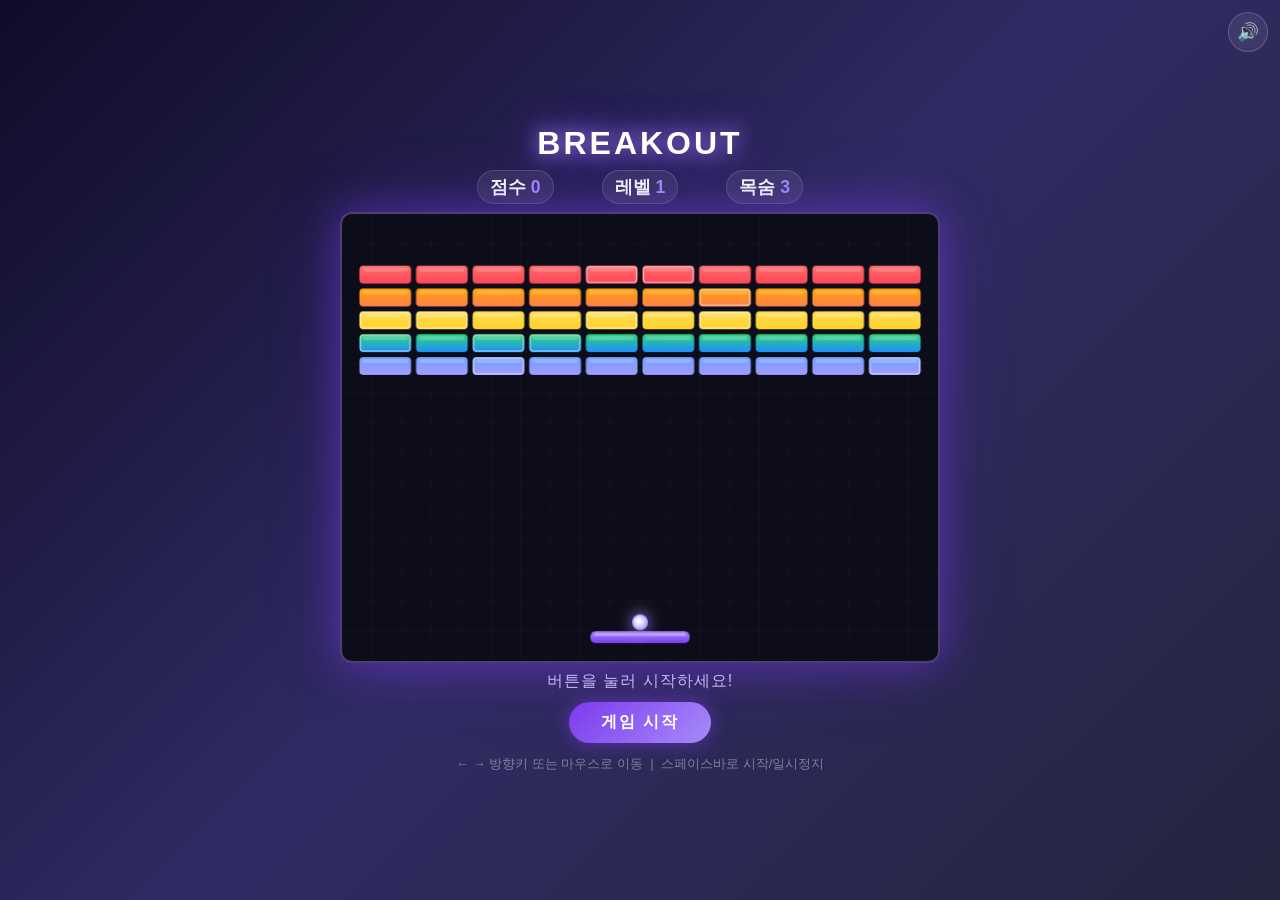
==== commit 66e10f1d: "Update index.html" ====
--- a/breakout-game/index.html
+++ b/breakout-game/index.html
@@ -17,7 +17,6 @@
       font-family: 'Segoe UI', sans-serif;
       color: #fff;
       overflow-x: hidden;
-      /* 아이폰 노치/홈 바 대응 */
       padding: 8px 8px max(8px, env(safe-area-inset-bottom));
     }
 
@@ -51,10 +50,8 @@
       box-shadow: 0 0 40px rgba(124,58,237,0.5), 0 0 80px rgba(124,58,237,0.2);
       display: block;
       background: #0d0d1a;
-      /* 화면 너비에 맞게 자동 축소, 비율(600:450) 유지 */
       width: min(600px, calc(100vw - 16px));
       height: auto;
-      /* 캔버스 자체 터치는 스크롤/줌만 막음 */
       touch-action: none;
     }
 
@@ -68,7 +65,6 @@
       padding: 0 8px;
     }
 
-    /* ── 모바일 전용 조작 영역 ──────────────────────────── */
     #controlZone {
       width: min(600px, calc(100vw - 16px));
       height: 90px;
@@ -82,7 +78,6 @@
       align-items: center;
       justify-content: center;
       gap: 10px;
-      /* 드래그 전용: 브라우저 기본 스크롤 방지 */
       touch-action: none;
       user-select: none;
       -webkit-tap-highlight-color: transparent;
@@ -90,25 +85,18 @@
       overflow: hidden;
     }
     #controlZone:active { cursor: grabbing; }
-
-    /* 터치 시 물결 하이라이트 */
     #controlZone::before {
       content: '';
       position: absolute;
       inset: 0;
       border-radius: inherit;
-      background: radial-gradient(
-        ellipse 60% 80% at var(--ripple-x, 50%) 50%,
-        rgba(167,139,250,0.18) 0%,
-        transparent 70%
-      );
+      background: radial-gradient(ellipse 60% 80% at var(--ripple-x,50%) 50%, rgba(167,139,250,0.18) 0%, transparent 70%);
       opacity: 0;
       transition: opacity 0.25s;
       pointer-events: none;
     }
     #controlZone.active::before { opacity: 1; }
 
-    /* 드래그 트랙 */
     #dragTrack {
       width: calc(100% - 28px);
       height: 10px;
@@ -117,19 +105,17 @@
       position: relative;
     }
 
-    /* 패들 위치를 반영하는 썸 — left% 는 JS로 제어 */
     #dragThumb {
       position: absolute;
       top: 50%;
       transform: translateY(-50%);
-      /* paddle.w(100)/W(600) = 16.67% */
       width: 16.67%;
       height: 10px;
       border-radius: 5px;
       background: linear-gradient(90deg, #a78bfa, #7c3aed);
       box-shadow: 0 0 12px rgba(167,139,250,0.8);
       left: 0%;
-      will-change: left;
+      will-change: left, width;
     }
 
     #dragHint {
@@ -140,10 +126,7 @@
       transition: color 0.2s;
     }
 
-    /* 데스크톱(마우스)에서는 조작 영역 숨김 */
-    @media (hover: hover) and (pointer: fine) {
-      #controlZone { display: none; }
-    }
+    @media (hover: hover) and (pointer: fine) { #controlZone { display: none; } }
 
     #startBtn {
       margin-top: 10px;
@@ -170,617 +153,965 @@
       text-align: center;
       line-height: 1.7;
     }
-
-    /* 터치 기기에서 키보드 안내 숨기기 */
-    @media (hover: none), (pointer: coarse) {
-      #controls { display: none; }
-    }
+    @media (hover: none), (pointer: coarse) { #controls { display: none; } }
 
     #muteBtn {
       position: fixed;
-      top: 12px;
-      right: 12px;
+      top: 12px; right: 12px;
       background: rgba(255,255,255,0.08);
       border: 1px solid rgba(255,255,255,0.18);
       border-radius: 50%;
-      width: 40px;
-      height: 40px;
+      width: 40px; height: 40px;
       font-size: 1.1rem;
       cursor: pointer;
-      display: flex;
-      align-items: center;
-      justify-content: center;
+      display: flex; align-items: center; justify-content: center;
       transition: background 0.2s, transform 0.1s;
       color: #fff;
       z-index: 100;
       -webkit-tap-highlight-color: transparent;
     }
     #muteBtn:hover { background: rgba(255,255,255,0.18); transform: scale(1.1); }
-    #muteBtn.muted  { color: rgba(255,255,255,0.35); }
+    #muteBtn.muted { color: rgba(255,255,255,0.35); }
   </style>
 </head>
 <body>
 
   <h1>BREAKOUT</h1>
-
   <div id="scoreboard">
     <span>점수 <b id="scoreVal">0</b></span>
     <span>레벨 <b id="levelVal">1</b></span>
     <span>목숨 <b id="livesVal">3</b></span>
   </div>
-
   <canvas id="gameCanvas" width="600" height="450"></canvas>
-
   <div id="message">버튼을 눌러 시작하세요!</div>
-
-  <!-- 모바일 전용 드래그 조작 영역 -->
   <div id="controlZone">
     <div id="dragTrack"><div id="dragThumb"></div></div>
     <p id="dragHint">← 좌우로 드래그하여 패들 조작 →</p>
   </div>
-
   <button id="startBtn">게임 시작</button>
-
-  <div id="controls">
-    ← → 방향키 또는 마우스로 패들 이동 &nbsp;|&nbsp; 스페이스바로 시작/일시정지
-  </div>
-
+  <div id="controls">← → 방향키 또는 마우스로 이동 &nbsp;|&nbsp; 스페이스바로 시작/일시정지</div>
   <button id="muteBtn" title="음소거 토글">🔊</button>
 
-  <script>
-    /* ════════════════════════════════════════════════════
-       요소 참조
-    ════════════════════════════════════════════════════ */
-    const canvas      = document.getElementById('gameCanvas');
-    const ctx         = canvas.getContext('2d');
-    const scoreEl     = document.getElementById('scoreVal');
-    const levelEl     = document.getElementById('levelVal');
-    const livesEl     = document.getElementById('livesVal');
-    const messageEl   = document.getElementById('message');
-    const startBtn    = document.getElementById('startBtn');
-    const muteBtn     = document.getElementById('muteBtn');
-    const controlZone = document.getElementById('controlZone');
-    const dragThumb   = document.getElementById('dragThumb');
-    const dragHint    = document.getElementById('dragHint');
-
-    // 게임 내부 좌표계 (CSS 스케일과 무관하게 고정)
-    const W = canvas.width;   // 600
-    const H = canvas.height;  // 450
-
-    /* ════════════════════════════════════════════════════
-       Web Audio API 효과음
-    ════════════════════════════════════════════════════ */
-    let audioCtx = null;
-    let muted = false;
-
-    function getAudioCtx() {
-      if (!audioCtx) audioCtx = new (window.AudioContext || window.webkitAudioContext)();
-      if (audioCtx.state === 'suspended') audioCtx.resume();
-      return audioCtx;
-    }
-
-    muteBtn.addEventListener('click', () => {
-      muted = !muted;
-      muteBtn.textContent = muted ? '🔇' : '🔊';
-      muteBtn.classList.toggle('muted', muted);
-    });
-
-    function playTone({ type = 'sine', freq, freqEnd, duration, gainPeak = 0.35, startTime }) {
-      if (muted) return;
-      const ac = getAudioCtx();
-      const t  = startTime ?? ac.currentTime;
-      const osc  = ac.createOscillator();
-      const gain = ac.createGain();
-      osc.type = type;
-      osc.frequency.setValueAtTime(freq, t);
-      if (freqEnd != null) osc.frequency.exponentialRampToValueAtTime(freqEnd, t + duration);
-      gain.gain.setValueAtTime(gainPeak, t);
-      gain.gain.exponentialRampToValueAtTime(0.001, t + duration);
-      osc.connect(gain); gain.connect(ac.destination);
-      osc.start(t); osc.stop(t + duration);
-    }
-
-    function playNoise({ duration, gainPeak = 0.3, filterFreq = 1000, startTime }) {
-      if (muted) return;
-      const ac = getAudioCtx();
-      const t  = startTime ?? ac.currentTime;
-      const samples = Math.ceil(ac.sampleRate * duration);
-      const buffer  = ac.createBuffer(1, samples, ac.sampleRate);
-      const data    = buffer.getChannelData(0);
-      for (let i = 0; i < samples; i++) data[i] = Math.random() * 2 - 1;
-      const src    = ac.createBufferSource();
-      const filter = ac.createBiquadFilter();
-      const gain   = ac.createGain();
-      src.buffer = buffer;
-      filter.type = 'bandpass'; filter.frequency.value = filterFreq; filter.Q.value = 1.5;
-      gain.gain.setValueAtTime(gainPeak, t);
-      gain.gain.exponentialRampToValueAtTime(0.001, t + duration);
-      src.connect(filter); filter.connect(gain); gain.connect(ac.destination);
-      src.start(t); src.stop(t + duration);
-    }
-
-    function sfxPaddle()     { playTone({ type:'sine',     freq:320, freqEnd:220, duration:0.09, gainPeak:0.28 }); }
-    function sfxBrickHit()   { playTone({ type:'square',   freq:480, freqEnd:380, duration:0.06, gainPeak:0.12 }); }
-    function sfxBrickBreak() {
-      playNoise({ duration:0.14, gainPeak:0.35, filterFreq:900 });
-      playTone({ type:'triangle', freq:600, freqEnd:1100, duration:0.12, gainPeak:0.2 });
-    }
-    function sfxLifeLost() {
-      playTone({ type:'sawtooth', freq:440, freqEnd:110, duration:0.55, gainPeak:0.35 });
-      playNoise({ duration:0.3, gainPeak:0.15, filterFreq:300 });
-    }
-    function sfxGameOver() {
-      if (muted) return;
-      const ac = getAudioCtx();
-      [{ freq:330, freqEnd:220, t:0 }, { freq:220, freqEnd:147, t:0.22 }, { freq:147, freqEnd:90, t:0.44 }]
-        .forEach(({ freq, freqEnd, t }) =>
-          playTone({ type:'sawtooth', freq, freqEnd, duration:0.28, gainPeak:0.3, startTime: ac.currentTime + t }));
-    }
-    function sfxLevelClear() {
-      if (muted) return;
-      const ac = getAudioCtx();
-      [523, 659, 784, 1047, 1319, 1568].forEach((freq, i) => {
-        const t = ac.currentTime + i * 0.11;
-        playTone({ type:'triangle', freq, duration:0.25, gainPeak:0.28, startTime:t });
-        playTone({ type:'sine', freq:freq*0.5, duration:0.3, gainPeak:0.12, startTime:t });
+<script>
+/* ═══════════════════════════════════════════════════════
+   요소 참조
+═══════════════════════════════════════════════════════ */
+const canvas      = document.getElementById('gameCanvas');
+const ctx         = canvas.getContext('2d');
+const scoreEl     = document.getElementById('scoreVal');
+const levelEl     = document.getElementById('levelVal');
+const livesEl     = document.getElementById('livesVal');
+const messageEl   = document.getElementById('message');
+const startBtn    = document.getElementById('startBtn');
+const muteBtn     = document.getElementById('muteBtn');
+const controlZone = document.getElementById('controlZone');
+const dragThumb   = document.getElementById('dragThumb');
+const dragHint    = document.getElementById('dragHint');
+
+const W = canvas.width;   // 600
+const H = canvas.height;  // 450
+
+/* ═══════════════════════════════════════════════════════
+   상수
+═══════════════════════════════════════════════════════ */
+const PADDLE_NORMAL_W = 100;
+const PADDLE_WIDE_W   = 150;
+const BALL_R          = 8;
+const ACCEL_INTERVAL  = 540;
+const ACCEL_AMOUNT    = 0.35;
+const SPEED_MAX       = 14;
+
+const BRICK_COLS = 10, BRICK_ROWS = 5;
+const BRICK_W = 52, BRICK_H = 18, BRICK_PAD = 5, BRICK_TOP = 52;
+const BRICK_LEFT = (W - (BRICK_COLS * (BRICK_W + BRICK_PAD) - BRICK_PAD)) / 2;
+const ROW_COLORS = [
+  ['#ff6b6b','#ff4757'], ['#ffa502','#ff7f50'], ['#ffdd57','#ffd32a'],
+  ['#2ed573','#1e90ff'], ['#70a1ff','#a29bfe'],
+];
+
+/* ═══════════════════════════════════════════════════════
+   아이템 정의
+═══════════════════════════════════════════════════════ */
+const ITEM_DEFS = {
+  gun:   { emoji:'🔫', color:'#ff7f50', label:'총알',      duration: 600 },
+  wide:  { emoji:'➕', color:'#54a0ff', label:'넓은 패들',  duration: 900 },
+  multi: { emoji:'⚡', color:'#ffd32a', label:'멀티볼',    duration:   0 },
+  slow:  { emoji:'🐢', color:'#00cec9', label:'느린 공',   duration: 480 },
+  bomb:  { emoji:'💣', color:'#a29bfe', label:'폭탄',      duration:   0 },
+};
+const ITEM_KEYS = Object.keys(ITEM_DEFS);
+
+/* ═══════════════════════════════════════════════════════
+   오디오
+═══════════════════════════════════════════════════════ */
+let audioCtx = null, muted = false;
+
+function getAC() {
+  if (!audioCtx) audioCtx = new (window.AudioContext || window.webkitAudioContext)();
+  if (audioCtx.state === 'suspended') audioCtx.resume();
+  return audioCtx;
+}
+muteBtn.addEventListener('click', () => {
+  muted = !muted;
+  muteBtn.textContent = muted ? '🔇' : '🔊';
+  muteBtn.classList.toggle('muted', muted);
+});
+
+function playTone({ type='sine', freq, freqEnd, duration, gain=0.3, t0 }) {
+  if (muted) return;
+  const ac = getAC(), t = t0 ?? ac.currentTime;
+  const osc = ac.createOscillator(), g = ac.createGain();
+  osc.type = type;
+  osc.frequency.setValueAtTime(freq, t);
+  if (freqEnd != null) osc.frequency.exponentialRampToValueAtTime(freqEnd, t+duration);
+  g.gain.setValueAtTime(gain, t);
+  g.gain.exponentialRampToValueAtTime(0.001, t+duration);
+  osc.connect(g); g.connect(ac.destination);
+  osc.start(t); osc.stop(t+duration);
+}
+function playNoise({ duration, gain=0.3, ffreq=1000, t0 }) {
+  if (muted) return;
+  const ac = getAC(), t = t0 ?? ac.currentTime;
+  const n = Math.ceil(ac.sampleRate * duration);
+  const buf = ac.createBuffer(1, n, ac.sampleRate);
+  const d = buf.getChannelData(0);
+  for (let i = 0; i < n; i++) d[i] = Math.random()*2-1;
+  const src = ac.createBufferSource(), flt = ac.createBiquadFilter(), g = ac.createGain();
+  src.buffer = buf; flt.type='bandpass'; flt.frequency.value=ffreq; flt.Q.value=1.5;
+  g.gain.setValueAtTime(gain, t); g.gain.exponentialRampToValueAtTime(0.001, t+duration);
+  src.connect(flt); flt.connect(g); g.connect(ac.destination);
+  src.start(t); src.stop(t+duration);
+}
+
+const sfxPaddle     = () => playTone({ type:'sine',     freq:320, freqEnd:220, duration:0.09, gain:0.28 });
+const sfxBrickHit   = () => playTone({ type:'square',   freq:480, freqEnd:380, duration:0.06, gain:0.12 });
+const sfxBrickBreak = () => {
+  playNoise({ duration:0.14, gain:0.35, ffreq:900 });
+  playTone({ type:'triangle', freq:600, freqEnd:1100, duration:0.12, gain:0.2 });
+};
+const sfxLifeLost   = () => {
+  playTone({ type:'sawtooth', freq:440, freqEnd:110, duration:0.55, gain:0.35 });
+  playNoise({ duration:0.3, gain:0.15, ffreq:300 });
+};
+function sfxGameOver() {
+  if (muted) return;
+  const ac = getAC();
+  [{f:330,e:220,t:0},{f:220,e:147,t:0.22},{f:147,e:90,t:0.44}].forEach(({f,e,t}) =>
+    playTone({ type:'sawtooth', freq:f, freqEnd:e, duration:0.28, gain:0.3, t0:ac.currentTime+t }));
+}
+function sfxLevelClear() {
+  if (muted) return;
+  const ac = getAC();
+  [523,659,784,1047,1319,1568].forEach((freq,i) => {
+    const t = ac.currentTime + i*0.11;
+    playTone({ type:'triangle', freq, duration:0.25, gain:0.28, t0:t });
+    playTone({ type:'sine', freq:freq*0.5, duration:0.3, gain:0.12, t0:t });
+  });
+  playNoise({ duration:0.25, gain:0.18, ffreq:2000, t0:ac.currentTime+6*0.11 });
+}
+const sfxItemCatch  = () => {
+  playTone({ type:'sine',     freq:880, freqEnd:1200, duration:0.18, gain:0.22 });
+  playTone({ type:'triangle', freq:440, freqEnd:660,  duration:0.22, gain:0.12 });
+};
+const sfxBulletFire = () => playTone({ type:'square', freq:700, freqEnd:900, duration:0.05, gain:0.06 });
+const sfxBombExplode = () => {
+  playNoise({ duration:0.45, gain:0.5, ffreq:180 });
+  playTone({ type:'sawtooth', freq:180, freqEnd:50, duration:0.45, gain:0.3 });
+};
+
+/* ═══════════════════════════════════════════════════════
+   게임 상태
+═══════════════════════════════════════════════════════ */
+let score=0, lives=3, level=1, gameState='idle', accelTimer=0;
+
+// 아이템 효과 상태
+const effects = {
+  gun:  { active:false, timer:0 },
+  wide: { active:false, timer:0 },
+  slow: { active:false, timer:0 },
+};
+let fallingItems = [];   // 떨어지는 아이템
+let bullets      = [];   // 총알
+let gunFireTimer = 0;
+let bombFlash    = 0;    // 폭탄 플래시 남은 프레임
+
+/* ═══════════════════════════════════════════════════════
+   패들
+═══════════════════════════════════════════════════════ */
+const paddle = {
+  w: PADDLE_NORMAL_W, h: 12, speed: 7,
+  x: 0, y: H - 30,
+  get cx() { return this.x + this.w / 2; },
+};
+paddle.x = (W - paddle.w) / 2;
+
+/* ═══════════════════════════════════════════════════════
+   공 (배열 — 멀티볼 지원)
+═══════════════════════════════════════════════════════ */
+let balls = [];
+
+function baseSpeed()    { return 4 + level * 0.4; }
+function effectiveSpeed(s) { return effects.slow.active ? s * 0.5 : s; }
+
+function resetBall(launchSpeed) {
+  const angle = (-Math.PI/2) + (Math.random()-0.5)*0.6;
+  const spd   = launchSpeed ?? baseSpeed();
+  balls = [{
+    r: BALL_R,
+    x: paddle.cx, y: paddle.y - BALL_R - 1,
+    vx: Math.cos(angle)*spd, vy: Math.sin(angle)*spd,
+    attached: true,
+  }];
+}
+
+/* ═══════════════════════════════════════════════════════
+   벽돌
+═══════════════════════════════════════════════════════ */
+let bricks = [];
+
+function buildBricks() {
+  bricks = [];
+  for (let r=0; r<BRICK_ROWS; r++)
+    for (let c=0; c<BRICK_COLS; c++) {
+      // 기본 1번, 20% 확률로 2번짜리 특수 블록
+      const hp = Math.random() < 0.20 ? 2 : 1;
+      bricks.push({
+        x: BRICK_LEFT + c*(BRICK_W+BRICK_PAD),
+        y: BRICK_TOP  + r*(BRICK_H+BRICK_PAD),
+        w: BRICK_W, h: BRICK_H, hp, maxHp:hp,
+        color: ROW_COLORS[r][0], darkColor: ROW_COLORS[r][1], alive:true,
       });
-      playNoise({ duration:0.25, gainPeak:0.18, filterFreq:2000, startTime: ac.currentTime + 6*0.11 });
-    }
-
-    /* ════════════════════════════════════════════════════
-       게임 상태
-    ════════════════════════════════════════════════════ */
-    let score = 0, lives = 3, level = 1;
-    let gameState = 'idle'; // idle | playing | paused | gameover | cleared
-    let accelTimer = 0;
-    const ACCEL_INTERVAL = 540;   // ~9초(60fps)마다 가속
-    const ACCEL_AMOUNT   = 0.35;
-    const SPEED_MAX      = 14;
-
-    /* ════════════════════════════════════════════════════
-       패들
-    ════════════════════════════════════════════════════ */
-    const paddle = {
-      w: 100, h: 12, speed: 7,
-      x: 0, y: H - 30,
-      get cx() { return this.x + this.w / 2; }
-    };
-    paddle.x = (W - paddle.w) / 2;
-
-    /* ════════════════════════════════════════════════════
-       공
-    ════════════════════════════════════════════════════ */
-    const ball = { r: 8, x: 0, y: 0, vx: 0, vy: 0, attached: true };
-
-    function baseSpeed() { return 4 + level * 0.4; }
-
-    function resetBall(launchSpeed) {
-      ball.x = paddle.cx;
-      ball.y = paddle.y - ball.r - 1;
-      const angle = (-Math.PI / 2) + (Math.random() - 0.5) * 0.6;
-      const speed = launchSpeed ?? baseSpeed();
-      ball.vx = Math.cos(angle) * speed;
-      ball.vy = Math.sin(angle) * speed;
-      ball.attached = true;
-    }
-
-    /* ════════════════════════════════════════════════════
-       벽돌
-    ════════════════════════════════════════════════════ */
-    const BRICK_COLS = 10, BRICK_ROWS = 5;
-    const BRICK_W = 52, BRICK_H = 18, BRICK_PAD = 5, BRICK_TOP = 50;
-    const BRICK_LEFT = (W - (BRICK_COLS * (BRICK_W + BRICK_PAD) - BRICK_PAD)) / 2;
-    const ROW_COLORS = [
-      ['#ff6b6b','#ff4757'], ['#ffa502','#ff7f50'], ['#ffdd57','#ffd32a'],
-      ['#2ed573','#1e90ff'], ['#70a1ff','#a29bfe'],
-    ];
-    let bricks = [];
-
-    function buildBricks() {
-      bricks = [];
-      for (let r = 0; r < BRICK_ROWS; r++)
-        for (let c = 0; c < BRICK_COLS; c++) {
-          const hp = BRICK_ROWS - r;
-          bricks.push({
-            x: BRICK_LEFT + c * (BRICK_W + BRICK_PAD),
-            y: BRICK_TOP  + r * (BRICK_H + BRICK_PAD),
-            w: BRICK_W, h: BRICK_H, hp, maxHp: hp,
-            color: ROW_COLORS[r][0], darkColor: ROW_COLORS[r][1], alive: true,
-          });
+    }
+}
+
+/* ═══════════════════════════════════════════════════════
+   파티클
+═══════════════════════════════════════════════════════ */
+let particles = [];
+function spawnParticles(x, y, color, count=10) {
+  for (let i=0; i<count; i++) {
+    const a=Math.random()*Math.PI*2, s=1+Math.random()*3;
+    particles.push({ x, y, vx:Math.cos(a)*s, vy:Math.sin(a)*s, alpha:1, r:2+Math.random()*3, color });
+  }
+}
+
+/* ═══════════════════════════════════════════════════════
+   벽돌 파괴 공통
+═══════════════════════════════════════════════════════ */
+function damageBrick(b) {
+  b.hp--;
+  spawnParticles(b.x+b.w/2, b.y+b.h/2, b.color);
+  if (b.hp <= 0) {
+    b.alive = false;
+    score += b.maxHp * 10 * level;
+    scoreEl.textContent = score;
+    trySpawnItem(b);
+    sfxBrickBreak();
+  } else {
+    sfxBrickHit();
+  }
+}
+
+/* ═══════════════════════════════════════════════════════
+   아이템 스폰
+═══════════════════════════════════════════════════════ */
+function trySpawnItem(brick) {
+  if (Math.random() > 0.20) return;
+  const type = ITEM_KEYS[Math.floor(Math.random()*ITEM_KEYS.length)];
+  fallingItems.push({
+    type, x: brick.x+brick.w/2, y: brick.y+brick.h/2,
+    vy: 1.8, r: 18, pulse: Math.random()*Math.PI*2,
+  });
+}
+
+/* ═══════════════════════════════════════════════════════
+   아이템 효과 적용
+═══════════════════════════════════════════════════════ */
+function applyItem(type, catchX) {
+  sfxItemCatch();
+  switch (type) {
+
+    case 'gun':
+      effects.gun.active = true;
+      effects.gun.timer  = ITEM_DEFS.gun.duration;
+      break;
+
+    case 'wide':
+      effects.wide.active = true;
+      effects.wide.timer  = ITEM_DEFS.wide.duration;
+      paddle.w = PADDLE_WIDE_W;
+      clampPaddle();
+      break;
+
+    case 'multi': {
+      // 현재 속도 기준 새 공 추가
+      const ref  = balls.find(b => !b.attached) ?? balls[0];
+      const spd  = ref ? Math.hypot(ref.vx, ref.vy) : effectiveSpeed(baseSpeed());
+      const ang  = (-Math.PI/2) + (Math.random()-0.5)*1.0;
+      const nb   = {
+        r: BALL_R,
+        x: paddle.cx, y: paddle.y - BALL_R - 1,
+        vx: Math.cos(ang)*spd, vy: -Math.abs(Math.sin(ang)*spd),
+        attached: false,
+      };
+      balls.push(nb);
+      // 붙어있는 공도 함께 발사
+      balls.forEach(b => {
+        if (b.attached) {
+          const a = (-Math.PI/2)+(Math.random()-0.5)*0.5;
+          b.vx = Math.cos(a)*spd; b.vy = Math.sin(a)*spd;
+          b.attached = false;
         }
-    }
-
-    /* ════════════════════════════════════════════════════
-       파티클
-    ════════════════════════════════════════════════════ */
-    let particles = [];
-
-    function spawnParticles(x, y, color) {
-      for (let i = 0; i < 10; i++) {
-        const a = Math.random() * Math.PI * 2, s = 1 + Math.random() * 3;
-        particles.push({ x, y, vx: Math.cos(a)*s, vy: Math.sin(a)*s, alpha: 1, r: 2+Math.random()*3, color });
+      });
+      break;
+    }
+
+    case 'slow':
+      if (!effects.slow.active) {
+        balls.forEach(b => { if (!b.attached) { b.vx*=0.5; b.vy*=0.5; } });
       }
-    }
-
-    /* ════════════════════════════════════════════════════
-       키보드 입력
-    ════════════════════════════════════════════════════ */
-    const keys = {};
-    document.addEventListener('keydown', e => {
-      keys[e.code] = true;
-      if (e.code !== 'Space') return;
-      e.preventDefault();
-      if      (gameState === 'idle' || gameState === 'gameover') startGame();
-      else if (gameState === 'cleared')  { doNextLevel(); }
-      else if (gameState === 'playing')  {
-        if (ball.attached) ball.attached = false;
-        else { gameState = 'paused'; messageEl.textContent = '일시정지 — 스페이스바로 재개'; }
+      effects.slow.active = true;
+      effects.slow.timer  = ITEM_DEFS.slow.duration;
+      break;
+
+    case 'bomb':
+      explodeBomb(catchX);
+      break;
+  }
+}
+
+/* ═══════════════════════════════════════════════════════
+   폭탄 폭발
+═══════════════════════════════════════════════════════ */
+function explodeBomb(cx) {
+  const alive = bricks.filter(b => b.alive);
+  if (!alive.length) return;
+
+  // 폭탄 X 에서 가장 가까운 살아있는 블록을 중심으로
+  alive.sort((a,b) => Math.abs(a.x+a.w/2-cx) - Math.abs(b.x+b.w/2-cx));
+  const pivot = alive[0];
+  const pcx   = pivot.x + pivot.w/2, pcy = pivot.y + pivot.h/2;
+
+  // 그 블록 주변 9개 (2D 거리 정렬)
+  alive.sort((a,b) =>
+    Math.hypot(a.x+a.w/2-pcx, a.y+a.h/2-pcy) -
+    Math.hypot(b.x+b.w/2-pcx, b.y+b.h/2-pcy));
+
+  alive.slice(0, 9).forEach(b => {
+    b.alive = false; b.hp = 0;
+    score += b.maxHp * 10 * level;
+    spawnParticles(b.x+b.w/2, b.y+b.h/2, b.color, 8);
+    spawnParticles(b.x+b.w/2, b.y+b.h/2, '#ff7f50', 5);
+  });
+  scoreEl.textContent = score;
+  sfxBombExplode();
+  bombFlash = 7;
+}
+
+/* ═══════════════════════════════════════════════════════
+   아이템 업데이트 (낙하 + 패들 충돌)
+═══════════════════════════════════════════════════════ */
+function updateItems() {
+  for (let i=fallingItems.length-1; i>=0; i--) {
+    const it = fallingItems[i];
+    it.y += it.vy;
+    it.pulse += 0.07;
+
+    if (it.y - it.r > H) { fallingItems.splice(i,1); continue; }
+
+    if (it.y+it.r >= paddle.y && it.y-it.r <= paddle.y+paddle.h &&
+        it.x >= paddle.x-it.r && it.x <= paddle.x+paddle.w+it.r) {
+      applyItem(it.type, it.x);
+      fallingItems.splice(i,1);
+    }
+  }
+}
+
+/* ═══════════════════════════════════════════════════════
+   총알 업데이트
+═══════════════════════════════════════════════════════ */
+const GUN_INTERVAL = 28;
+
+function updateGun() {
+  if (!effects.gun.active) return;
+  gunFireTimer++;
+  if (gunFireTimer >= GUN_INTERVAL) {
+    gunFireTimer = 0;
+    bullets.push({ x: paddle.x + paddle.w*0.25, y: paddle.y-4, vy:-10 });
+    bullets.push({ x: paddle.x + paddle.w*0.75, y: paddle.y-4, vy:-10 });
+    sfxBulletFire();
+  }
+  for (let i=bullets.length-1; i>=0; i--) {
+    const bl = bullets[i];
+    bl.y += bl.vy;
+    if (bl.y < 0) { bullets.splice(i,1); continue; }
+    let hit = false;
+    for (const b of bricks) {
+      if (!b.alive) continue;
+      if (bl.x>=b.x && bl.x<=b.x+b.w && bl.y>=b.y && bl.y<=b.y+b.h) {
+        damageBrick(b); hit=true; break;
       }
-      else if (gameState === 'paused')   { resumeGame(); }
-    });
-    document.addEventListener('keyup', e => { keys[e.code] = false; });
-
-    /* ════════════════════════════════════════════════════
-       CSS 스케일 보정 — 캔버스가 CSS로 축소될 때 좌표 변환
-    ════════════════════════════════════════════════════ */
-    function canvasScale() {
-      return canvas.width / canvas.getBoundingClientRect().width;
-    }
-
-    /* ════════════════════════════════════════════════════
-       마우스 (데스크톱)
-    ════════════════════════════════════════════════════ */
-    canvas.addEventListener('mousemove', e => {
-      const rect = canvas.getBoundingClientRect();
-      paddle.x = (e.clientX - rect.left) * canvasScale() - paddle.w / 2;
+    }
+    if (hit) bullets.splice(i,1);
+  }
+}
+
+/* ═══════════════════════════════════════════════════════
+   효과 타이머 감소
+═══════════════════════════════════════════════════════ */
+function updateEffects() {
+  if (effects.gun.active) {
+    if (--effects.gun.timer <= 0) { effects.gun.active=false; bullets=[]; }
+  }
+  if (effects.wide.active) {
+    if (--effects.wide.timer <= 0) {
+      effects.wide.active=false;
+      paddle.w = PADDLE_NORMAL_W;
       clampPaddle();
-    });
-
-    /* ════════════════════════════════════════════════════
-       캔버스 터치 — 패들 조작 없음, 스크롤/줌만 차단
-    ════════════════════════════════════════════════════ */
-    canvas.addEventListener('touchstart', e => e.preventDefault(), { passive: false });
-    canvas.addEventListener('touchmove',  e => e.preventDefault(), { passive: false });
-
-    function clampPaddle() {
-      paddle.x = Math.max(0, Math.min(W - paddle.w, paddle.x));
-    }
-
-    /* ════════════════════════════════════════════════════
-       조작 영역 드래그 (모바일 전용)
-    ════════════════════════════════════════════════════ */
-    let dragPrevX  = 0;
-    let dragMoved  = false;
-
-    // 썸(thumb) 위치를 패들에 맞게 갱신
-    function syncDragThumb() {
-      dragThumb.style.left = ((paddle.x / W) * 100).toFixed(2) + '%';
-      if (gameState === 'playing' && ball.attached) {
-        dragHint.textContent   = '탭하여 발사!';
-        dragHint.style.color   = 'rgba(167,139,250,0.8)';
-      } else {
-        dragHint.textContent   = '← 좌우로 드래그하여 패들 조작 →';
-        dragHint.style.color   = 'rgba(255,255,255,0.3)';
+    }
+  }
+  if (effects.slow.active) {
+    if (--effects.slow.timer <= 0) {
+      effects.slow.active=false;
+      balls.forEach(b => { if (!b.attached) { b.vx*=2; b.vy*=2; } });
+    }
+  }
+}
+
+function resetEffects() {
+  if (effects.wide.active) paddle.w = PADDLE_NORMAL_W;
+  effects.gun  = { active:false, timer:0 };
+  effects.wide = { active:false, timer:0 };
+  effects.slow = { active:false, timer:0 };
+  fallingItems=[]; bullets=[]; gunFireTimer=0; bombFlash=0;
+}
+
+/* ═══════════════════════════════════════════════════════
+   충돌
+═══════════════════════════════════════════════════════ */
+function circleRect(cx,cy,r,rx,ry,rw,rh) {
+  const nx=Math.max(rx,Math.min(cx,rx+rw)), ny=Math.max(ry,Math.min(cy,ry+rh));
+  const dx=cx-nx, dy=cy-ny;
+  return dx*dx+dy*dy <= r*r;
+}
+function resolveRectBounce(b, rx,ry,rw,rh) {
+  const minH = Math.min((b.x+b.r)-rx, (rx+rw)-(b.x-b.r));
+  const minV = Math.min((b.y+b.r)-ry, (ry+rh)-(b.y-b.r));
+  if (minH < minV) b.vx *= -1; else b.vy *= -1;
+}
+
+/* ═══════════════════════════════════════════════════════
+   키보드
+═══════════════════════════════════════════════════════ */
+const keys = {};
+document.addEventListener('keydown', e => {
+  keys[e.code] = true;
+  if (e.code !== 'Space') return;
+  e.preventDefault();
+  if      (gameState==='idle'||gameState==='gameover') startGame();
+  else if (gameState==='cleared')  doNextLevel();
+  else if (gameState==='playing')  {
+    if (balls.some(b=>b.attached)) balls.forEach(b=>{if(b.attached)b.attached=false;});
+    else { gameState='paused'; messageEl.textContent='일시정지 — 스페이스바로 재개'; }
+  }
+  else if (gameState==='paused') resumeGame();
+});
+document.addEventListener('keyup', e => { keys[e.code]=false; });
+
+/* ═══════════════════════════════════════════════════════
+   마우스 / 터치
+═══════════════════════════════════════════════════════ */
+function canvasScale() { return W / canvas.getBoundingClientRect().width; }
+
+canvas.addEventListener('mousemove', e => {
+  const rect = canvas.getBoundingClientRect();
+  paddle.x = (e.clientX-rect.left)*canvasScale() - paddle.w/2;
+  clampPaddle();
+});
+canvas.addEventListener('touchstart', e=>e.preventDefault(), {passive:false});
+canvas.addEventListener('touchmove',  e=>e.preventDefault(), {passive:false});
+
+function clampPaddle() { paddle.x=Math.max(0,Math.min(W-paddle.w, paddle.x)); }
+
+// 조작 영역 드래그
+let dragPrevX=0, dragMoved=false;
+
+function syncDragThumb() {
+  dragThumb.style.left  = ((paddle.x/W)*100).toFixed(2)+'%';
+  dragThumb.style.width = ((paddle.w/W)*100).toFixed(2)+'%';
+  const hasAttached = balls.some(b=>b.attached);
+  if (gameState==='playing' && hasAttached) {
+    dragHint.textContent='탭하여 발사!';
+    dragHint.style.color='rgba(167,139,250,0.85)';
+  } else {
+    dragHint.textContent='← 좌우로 드래그하여 패들 조작 →';
+    dragHint.style.color='rgba(255,255,255,0.3)';
+  }
+}
+
+controlZone.addEventListener('touchstart', e => {
+  e.preventDefault();
+  dragPrevX=e.touches[0].clientX; dragMoved=false;
+  const rect=controlZone.getBoundingClientRect();
+  controlZone.style.setProperty('--ripple-x',
+    ((e.touches[0].clientX-rect.left)/rect.width*100).toFixed(1)+'%');
+  controlZone.classList.add('active');
+}, {passive:false});
+
+controlZone.addEventListener('touchmove', e => {
+  e.preventDefault();
+  const dx=e.touches[0].clientX-dragPrevX;
+  dragPrevX=e.touches[0].clientX;
+  if (Math.abs(dx)>2) dragMoved=true;
+  const zw=controlZone.getBoundingClientRect().width;
+  paddle.x += dx*(W/zw);
+  clampPaddle(); syncDragThumb();
+}, {passive:false});
+
+controlZone.addEventListener('touchend', () => {
+  controlZone.classList.remove('active');
+  if (!dragMoved) onZoneTap();
+  dragMoved=false;
+}, {passive:false});
+
+function onZoneTap() {
+  if      (gameState==='idle'||gameState==='gameover') startGame();
+  else if (gameState==='cleared')  doNextLevel();
+  else if (gameState==='playing')  { balls.forEach(b=>{if(b.attached)b.attached=false;}); }
+  else if (gameState==='paused')   resumeGame();
+}
+
+startBtn.addEventListener('click', () => {
+  if      (gameState==='cleared')                              doNextLevel();
+  else if (gameState==='playing' && balls.some(b=>b.attached)) balls.forEach(b=>{if(b.attached)b.attached=false;});
+  else if (gameState!=='playing')                              startGame();
+});
+
+/* ═══════════════════════════════════════════════════════
+   유틸
+═══════════════════════════════════════════════════════ */
+const isTouch = () => window.matchMedia('(pointer: coarse)').matches;
+function launchMsg() { return isTouch()?'조작 영역을 탭하여 발사!':'스페이스바 또는 클릭으로 발사!'; }
+function updateHUD() { scoreEl.textContent=score; levelEl.textContent=level; livesEl.textContent=lives; }
+
+/* ═══════════════════════════════════════════════════════
+   게임 흐름
+═══════════════════════════════════════════════════════ */
+function startGame() {
+  score=0; lives=3; level=1; accelTimer=0; particles=[];
+  resetEffects(); paddle.w=PADDLE_NORMAL_W;
+  updateHUD(); buildBricks();
+  paddle.x=(W-paddle.w)/2; resetBall();
+  gameState='playing';
+  messageEl.textContent=launchMsg();
+  startBtn.textContent='공 발사';
+  syncDragThumb();
+  requestAnimationFrame(loop);
+}
+
+function doNextLevel() {
+  level++; accelTimer=0;
+  levelEl.textContent=level;
+  resetEffects(); paddle.w=PADDLE_NORMAL_W;
+  buildBricks();
+  paddle.x=(W-paddle.w)/2; resetBall();
+  gameState='playing';
+  messageEl.textContent=isTouch()?`레벨 ${level} 시작! 탭하여 발사`:`레벨 ${level} 시작! 스페이스바로 발사`;
+  startBtn.textContent='공 발사';
+  syncDragThumb();
+  requestAnimationFrame(loop);
+}
+
+function resumeGame() {
+  gameState='playing'; messageEl.textContent='';
+  requestAnimationFrame(loop);
+}
+
+/* ═══════════════════════════════════════════════════════
+   메인 루프
+═══════════════════════════════════════════════════════ */
+function loop() {
+  if (gameState !== 'playing') return;
+
+  // 키보드 패들
+  if (keys['ArrowLeft'] ||keys['KeyA']) { paddle.x-=paddle.speed; clampPaddle(); }
+  if (keys['ArrowRight']||keys['KeyD']) { paddle.x+=paddle.speed; clampPaddle(); }
+
+  // 서브시스템
+  updateGun();
+  updateItems();
+  updateEffects();
+
+  // ── 공 업데이트 ────────────────────────────────────
+  let lastFellSpeed = baseSpeed();
+
+  for (let i=balls.length-1; i>=0; i--) {
+    const b = balls[i];
+    if (b.attached) { b.x=paddle.cx; b.y=paddle.y-b.r-1; continue; }
+
+    b.x+=b.vx; b.y+=b.vy;
+
+    // 벽 반사
+    if (b.x-b.r<=0) { b.x=b.r;   b.vx= Math.abs(b.vx); }
+    if (b.x+b.r>=W) { b.x=W-b.r; b.vx=-Math.abs(b.vx); }
+    if (b.y-b.r<=0) { b.y=b.r;   b.vy= Math.abs(b.vy); }
+
+    // 패들 충돌
+    if (b.vy>0 && b.y+b.r>=paddle.y && b.y-b.r<=paddle.y+paddle.h &&
+        b.x>=paddle.x-b.r && b.x<=paddle.x+paddle.w+b.r) {
+      b.y=paddle.y-b.r;
+      const hitPos=(b.x-paddle.cx)/(paddle.w/2);
+      const ang=hitPos*(Math.PI/3), spd=Math.hypot(b.vx,b.vy);
+      b.vx=Math.sin(ang)*spd; b.vy=-Math.abs(Math.cos(ang)*spd);
+      sfxPaddle();
+    }
+
+    // 벽돌 충돌
+    let brickHit=false;
+    for (const br of bricks) {
+      if (!br.alive) continue;
+      if (!circleRect(b.x,b.y,b.r,br.x,br.y,br.w,br.h)) continue;
+      if (!brickHit) { resolveRectBounce(b,br.x,br.y,br.w,br.h); brickHit=true; }
+      damageBrick(br);
+    }
+
+    // 낙사
+    if (b.y-b.r>H) { lastFellSpeed=Math.hypot(b.vx,b.vy); balls.splice(i,1); }
+  }
+
+  // 가속
+  accelTimer++;
+  if (accelTimer>=ACCEL_INTERVAL) {
+    accelTimer=0;
+    for (const b of balls) {
+      if (b.attached) continue;
+      const cur=Math.hypot(b.vx,b.vy);
+      if (cur<SPEED_MAX) { const s=Math.min(cur+ACCEL_AMOUNT,SPEED_MAX)/cur; b.vx*=s; b.vy*=s; }
+    }
+  }
+
+  // ── 모든 공 소실 → 목숨 감소 ───────────────────────
+  if (balls.length===0) {
+    const nspd=Math.max(baseSpeed(), lastFellSpeed*0.5);
+    lives--; livesEl.textContent=lives;
+    if (lives<=0) {
+      gameState='gameover'; sfxGameOver();
+      drawFrame();
+      messageEl.textContent=`게임 오버! 최종 점수: ${score}`;
+      startBtn.textContent='다시 시작';
+      return;
+    }
+    accelTimer=0; sfxLifeLost(); resetBall(nspd);
+    messageEl.textContent=isTouch()?'목숨 -1! 탭하여 다시 발사':'목숨 -1! 스페이스바로 다시 발사';
+  }
+
+  // ── 레벨 클리어 ────────────────────────────────────
+  if (bricks.every(b=>!b.alive)) {
+    gameState='cleared'; sfxLevelClear();
+    messageEl.textContent=isTouch()?`레벨 ${level} 클리어! 🎉  탭하여 다음 레벨`:`레벨 ${level} 클리어! 🎉  스페이스바로 다음 레벨`;
+    startBtn.textContent='다음 레벨';
+    drawFrame(); return;
+  }
+
+  // 파티클
+  particles=particles.filter(p=>p.alpha>0.02);
+  for (const p of particles) { p.x+=p.vx; p.y+=p.vy; p.vy+=0.1; p.alpha-=0.03; }
+
+  if (bombFlash>0) bombFlash--;
+
+  syncDragThumb();
+  drawFrame();
+  requestAnimationFrame(loop);
+}
+
+/* ═══════════════════════════════════════════════════════
+   그리기
+═══════════════════════════════════════════════════════ */
+function drawFrame() {
+  ctx.clearRect(0,0,W,H);
+
+  // 폭탄 플래시
+  if (bombFlash>0) {
+    ctx.fillStyle=`rgba(255,120,40,${(bombFlash/7)*0.45})`;
+    ctx.fillRect(0,0,W,H);
+  }
+
+  // 배경 격자
+  ctx.strokeStyle='rgba(255,255,255,0.03)'; ctx.lineWidth=1;
+  for (let x=0;x<W;x+=30){ctx.beginPath();ctx.moveTo(x,0);ctx.lineTo(x,H);ctx.stroke();}
+  for (let y=0;y<H;y+=30){ctx.beginPath();ctx.moveTo(0,y);ctx.lineTo(W,y);ctx.stroke();}
+
+  // 이펙트 HUD (상단)
+  drawEffectsHud();
+
+  // 벽돌
+  for (const b of bricks) {
+    if (!b.alive) continue;
+    const damaged = b.maxHp === 2 && b.hp === 1; // 특수 블록 1회 피격 상태
+
+    // 그라데이션 — 손상 시 어둡게
+    const g = ctx.createLinearGradient(b.x, b.y, b.x, b.y+b.h);
+    if (damaged) {
+      g.addColorStop(0, b.darkColor);
+      g.addColorStop(1, '#1a1a2e');
+    } else {
+      g.addColorStop(0, b.color);
+      g.addColorStop(1, b.darkColor);
+    }
+    ctx.fillStyle = g;
+    roundRect(b.x, b.y, b.w, b.h, 4); ctx.fill();
+
+    if (damaged) {
+      // 손상 효과: 금 그인 표시
+      drawCracks(b);
+    } else {
+      // 하이라이트
+      ctx.fillStyle = 'rgba(255,255,255,0.2)';
+      roundRect(b.x+3, b.y+2, b.w-6, 4, 2); ctx.fill();
+
+      // 특수 블록(미손상) 구분 테두리
+      if (b.maxHp === 2) {
+        ctx.strokeStyle = 'rgba(255,255,255,0.45)';
+        ctx.lineWidth = 1.5;
+        roundRect(b.x+1, b.y+1, b.w-2, b.h-2, 3); ctx.stroke();
+        ctx.lineWidth = 1;
       }
     }
-
-    controlZone.addEventListener('touchstart', e => {
-      e.preventDefault();
-      dragPrevX = e.touches[0].clientX;
-      dragMoved = false;
-      // 물결 효과 위치 설정
-      const rect = controlZone.getBoundingClientRect();
-      const pct  = ((e.touches[0].clientX - rect.left) / rect.width * 100).toFixed(1) + '%';
-      controlZone.style.setProperty('--ripple-x', pct);
-      controlZone.classList.add('active');
-    }, { passive: false });
-
-    controlZone.addEventListener('touchmove', e => {
-      e.preventDefault();
-      const dx = e.touches[0].clientX - dragPrevX;
-      dragPrevX = e.touches[0].clientX;
-      if (Math.abs(dx) > 2) dragMoved = true;
-
-      // 조작 영역 표시 너비 → 캔버스 내부 좌표로 변환
-      const zoneW = controlZone.getBoundingClientRect().width;
-      paddle.x += dx * (W / zoneW);
-      clampPaddle();
-      syncDragThumb();
-    }, { passive: false });
-
-    controlZone.addEventListener('touchend', () => {
-      controlZone.classList.remove('active');
-      if (!dragMoved) onZoneTap();   // 이동 없이 손 뗌 = 탭
-      dragMoved = false;
-    }, { passive: false });
-
-    // 조작 영역 탭 동작
-    function onZoneTap() {
-      if      (gameState === 'idle' || gameState === 'gameover') startGame();
-      else if (gameState === 'cleared')                          doNextLevel();
-      else if (gameState === 'playing' && ball.attached)         ball.attached = false;
-      else if (gameState === 'paused')                           resumeGame();
-    }
-
-    /* ════════════════════════════════════════════════════
-       버튼
-    ════════════════════════════════════════════════════ */
-    startBtn.addEventListener('click', () => {
-      if      (gameState === 'cleared')                  doNextLevel();
-      else if (gameState === 'playing' && ball.attached) ball.attached = false;
-      else if (gameState !== 'playing')                  startGame();
-    });
-
-    /* ════════════════════════════════════════════════════
-       터치 여부 감지
-    ════════════════════════════════════════════════════ */
-    const isTouch = () => window.matchMedia('(pointer: coarse)').matches;
-
-    function launchMsg() {
-      return isTouch() ? '조작 영역을 탭하여 발사!' : '스페이스바 또는 클릭으로 발사!';
-    }
-
-    /* ════════════════════════════════════════════════════
-       게임 흐름
-    ════════════════════════════════════════════════════ */
-    function startGame() {
-      score = 0; lives = 3; level = 1; accelTimer = 0;
-      particles = [];
-      updateHUD();
-      buildBricks();
-      paddle.x = (W - paddle.w) / 2;
-      resetBall();
-      gameState = 'playing';
-      messageEl.textContent = launchMsg();
-      startBtn.textContent  = '공 발사';
-      syncDragThumb();
-      requestAnimationFrame(loop);
-    }
-
-    function doNextLevel() {
-      level++; accelTimer = 0;
-      levelEl.textContent = level;
-      buildBricks();
-      paddle.x = (W - paddle.w) / 2;
-      resetBall();
-      gameState = 'playing';
-      messageEl.textContent = isTouch()
-        ? `레벨 ${level} 시작! 탭하여 발사`
-        : `레벨 ${level} 시작! 스페이스바로 발사`;
-      startBtn.textContent = '공 발사';
-      syncDragThumb();
-      requestAnimationFrame(loop);
-    }
-
-    function resumeGame() {
-      gameState = 'playing';
-      messageEl.textContent = '';
-      requestAnimationFrame(loop);
-    }
-
-    function updateHUD() {
-      scoreEl.textContent = score;
-      levelEl.textContent = level;
-      livesEl.textContent = lives;
-    }
-
-    /* ════════════════════════════════════════════════════
-       충돌
-    ════════════════════════════════════════════════════ */
-    function circleRect(cx, cy, r, rx, ry, rw, rh) {
-      const nx = Math.max(rx, Math.min(cx, rx + rw));
-      const ny = Math.max(ry, Math.min(cy, ry + rh));
-      const dx = cx - nx, dy = cy - ny;
-      return dx*dx + dy*dy <= r*r;
-    }
-
-    function resolveRectBounce(cx, cy, r, rx, ry, rw, rh) {
-      const minH = Math.min((cx+r)-rx, (rx+rw)-(cx-r));
-      const minV = Math.min((cy+r)-ry, (ry+rh)-(cy-r));
-      if (minH < minV) ball.vx *= -1; else ball.vy *= -1;
-    }
-
-    /* ════════════════════════════════════════════════════
-       메인 루프
-    ════════════════════════════════════════════════════ */
-    function loop() {
-      if (gameState !== 'playing') return;
-
-      // 키보드 패들
-      if (keys['ArrowLeft'] || keys['KeyA'])  { paddle.x -= paddle.speed; clampPaddle(); }
-      if (keys['ArrowRight'] || keys['KeyD']) { paddle.x += paddle.speed; clampPaddle(); }
-
-      if (ball.attached) {
-        ball.x = paddle.cx;
-        ball.y = paddle.y - ball.r - 1;
-      } else {
-        ball.x += ball.vx;
-        ball.y += ball.vy;
-
-        // 벽 반사
-        if (ball.x - ball.r <= 0) { ball.x = ball.r;   ball.vx =  Math.abs(ball.vx); }
-        if (ball.x + ball.r >= W) { ball.x = W-ball.r; ball.vx = -Math.abs(ball.vx); }
-        if (ball.y - ball.r <= 0) { ball.y = ball.r;   ball.vy =  Math.abs(ball.vy); }
-
-        // 패들 충돌
-        if (ball.vy > 0 &&
-            ball.y + ball.r >= paddle.y && ball.y - ball.r <= paddle.y + paddle.h &&
-            ball.x >= paddle.x - ball.r && ball.x <= paddle.x + paddle.w + ball.r) {
-          ball.y = paddle.y - ball.r;
-          const hitPos = (ball.x - paddle.cx) / (paddle.w / 2);
-          const angle  = hitPos * (Math.PI / 3);
-          const speed  = Math.hypot(ball.vx, ball.vy);
-          ball.vx = Math.sin(angle) * speed;
-          ball.vy = -Math.abs(Math.cos(angle) * speed);
-          sfxPaddle();
-        }
-
-        // 낙사
-        if (ball.y - ball.r > H) {
-          const deathSpeed = Math.hypot(ball.vx, ball.vy);
-          const nextSpeed  = Math.max(baseSpeed(), deathSpeed * 0.5);
-          lives--;
-          livesEl.textContent = lives;
-          if (lives <= 0) {
-            gameState = 'gameover';
-            sfxGameOver();
-            drawFrame();
-            messageEl.textContent = `게임 오버! 최종 점수: ${score}`;
-            startBtn.textContent  = '다시 시작';
-            return;
-          }
-          accelTimer = 0;
-          sfxLifeLost();
-          resetBall(nextSpeed);
-          messageEl.textContent = isTouch()
-            ? '목숨 -1! 탭하여 다시 발사'
-            : '목숨 -1! 스페이스바로 다시 발사';
-        }
-
-        // 벽돌 충돌
-        let brickHit = false;
-        for (const b of bricks) {
-          if (!b.alive) continue;
-          if (!circleRect(ball.x, ball.y, ball.r, b.x, b.y, b.w, b.h)) continue;
-          if (!brickHit) { resolveRectBounce(ball.x, ball.y, ball.r, b.x, b.y, b.w, b.h); brickHit = true; }
-          b.hp--;
-          spawnParticles(b.x + b.w/2, b.y + b.h/2, b.color);
-          if (b.hp <= 0) {
-            b.alive = false;
-            score += b.maxHp * 10 * level;
-            scoreEl.textContent = score;
-            sfxBrickBreak();
-          } else {
-            sfxBrickHit();
-          }
-        }
-
-        // 시간 기반 가속
-        accelTimer++;
-        if (accelTimer >= ACCEL_INTERVAL) {
-          accelTimer = 0;
-          const cur = Math.hypot(ball.vx, ball.vy);
-          if (cur < SPEED_MAX) {
-            const s = Math.min(cur + ACCEL_AMOUNT, SPEED_MAX) / cur;
-            ball.vx *= s; ball.vy *= s;
-          }
-        }
-
-        // 레벨 클리어
-        if (bricks.every(b => !b.alive)) {
-          gameState = 'cleared';
-          sfxLevelClear();
-          messageEl.textContent = isTouch()
-            ? `레벨 ${level} 클리어! 🎉  탭하여 다음 레벨`
-            : `레벨 ${level} 클리어! 🎉  스페이스바로 다음 레벨`;
-          startBtn.textContent = '다음 레벨';
-          syncDragThumb();
-          drawFrame();
-          return;
-        }
-      }
-
-      // 파티클
-      particles = particles.filter(p => p.alpha > 0.02);
-      for (const p of particles) {
-        p.x += p.vx; p.y += p.vy; p.vy += 0.1; p.alpha -= 0.03;
-      }
-
-      syncDragThumb();
-      drawFrame();
-      requestAnimationFrame(loop);
-    }
-
-    /* ════════════════════════════════════════════════════
-       그리기
-    ════════════════════════════════════════════════════ */
-    function drawFrame() {
-      ctx.clearRect(0, 0, W, H);
-
-      // 배경 격자
-      ctx.strokeStyle = 'rgba(255,255,255,0.03)';
-      ctx.lineWidth = 1;
-      for (let x = 0; x < W; x += 30) { ctx.beginPath(); ctx.moveTo(x,0); ctx.lineTo(x,H); ctx.stroke(); }
-      for (let y = 0; y < H; y += 30) { ctx.beginPath(); ctx.moveTo(0,y); ctx.lineTo(W,y); ctx.stroke(); }
-
-      // 벽돌
-      for (const b of bricks) {
-        if (!b.alive) continue;
-        const ratio = b.hp / b.maxHp;
-        const g = ctx.createLinearGradient(b.x, b.y, b.x, b.y+b.h);
-        g.addColorStop(0, b.color); g.addColorStop(1, b.darkColor);
-        ctx.fillStyle = g;
-        roundRect(b.x, b.y, b.w, b.h, 4); ctx.fill();
-        if (b.maxHp > 1) {
-          ctx.fillStyle = 'rgba(0,0,0,0.3)';
-          roundRect(b.x+2, b.y+b.h-5, b.w-4, 3, 2); ctx.fill();
-          ctx.fillStyle = 'rgba(255,255,255,0.7)';
-          roundRect(b.x+2, b.y+b.h-5, (b.w-4)*ratio, 3, 2); ctx.fill();
-        }
-        ctx.fillStyle = 'rgba(255,255,255,0.2)';
-        roundRect(b.x+3, b.y+2, b.w-6, 4, 2); ctx.fill();
-      }
-
-      // 파티클
-      for (const p of particles) {
-        ctx.globalAlpha = p.alpha; ctx.fillStyle = p.color;
-        ctx.beginPath(); ctx.arc(p.x, p.y, p.r, 0, Math.PI*2); ctx.fill();
-      }
-      ctx.globalAlpha = 1;
-
-      // 패들
-      const pg = ctx.createLinearGradient(paddle.x, paddle.y, paddle.x, paddle.y+paddle.h);
-      pg.addColorStop(0, '#a78bfa'); pg.addColorStop(1, '#7c3aed');
-      ctx.fillStyle = pg;
-      roundRect(paddle.x, paddle.y, paddle.w, paddle.h, 6); ctx.fill();
-      ctx.fillStyle = 'rgba(255,255,255,0.3)';
-      roundRect(paddle.x+4, paddle.y+2, paddle.w-8, 3, 2); ctx.fill();
-
-      // 공
-      const bg = ctx.createRadialGradient(ball.x-2, ball.y-2, 1, ball.x, ball.y, ball.r);
-      bg.addColorStop(0, '#fff'); bg.addColorStop(0.5, '#e0d7ff'); bg.addColorStop(1, '#a78bfa');
-      ctx.fillStyle = bg;
-      ctx.shadowColor = '#a78bfa'; ctx.shadowBlur = 16;
-      ctx.beginPath(); ctx.arc(ball.x, ball.y, ball.r, 0, Math.PI*2); ctx.fill();
-      ctx.shadowBlur = 0;
-
-      // 오버레이
-      if (gameState === 'gameover') {
-        ctx.fillStyle = 'rgba(0,0,0,0.6)'; ctx.fillRect(0,0,W,H);
-        ctx.textAlign = 'center';
-        ctx.fillStyle = '#ff6b6b'; ctx.font = 'bold 48px Segoe UI';
-        ctx.fillText('GAME OVER', W/2, H/2-20);
-        ctx.fillStyle = '#fff'; ctx.font = '22px Segoe UI';
-        ctx.fillText(`점수: ${score}`, W/2, H/2+22);
-        ctx.textAlign = 'left';
-      }
-      if (gameState === 'cleared') {
-        ctx.fillStyle = 'rgba(0,0,0,0.5)'; ctx.fillRect(0,0,W,H);
-        ctx.textAlign = 'center';
-        ctx.fillStyle = '#a78bfa'; ctx.font = 'bold 42px Segoe UI';
-        ctx.fillText('LEVEL CLEAR!', W/2, H/2-20);
-        ctx.fillStyle = '#fff'; ctx.font = '20px Segoe UI';
-        ctx.fillText(`점수: ${score}`, W/2, H/2+22);
-        ctx.textAlign = 'left';
-      }
-    }
-
-    function roundRect(x, y, w, h, r) {
-      ctx.beginPath();
-      ctx.moveTo(x+r, y); ctx.lineTo(x+w-r, y); ctx.quadraticCurveTo(x+w, y,   x+w, y+r);
-      ctx.lineTo(x+w, y+h-r);                    ctx.quadraticCurveTo(x+w, y+h, x+w-r, y+h);
-      ctx.lineTo(x+r, y+h);                      ctx.quadraticCurveTo(x,   y+h, x,     y+h-r);
-      ctx.lineTo(x, y+r);                         ctx.quadraticCurveTo(x,   y,   x+r,   y);
-      ctx.closePath();
-    }
-
-    /* ════════════════════════════════════════════════════
-       초기화
-    ════════════════════════════════════════════════════ */
-    buildBricks();
-    resetBall();
-    syncDragThumb();
-    drawFrame();
-  </script>
+  }
+
+  // 파티클
+  for (const p of particles) {
+    ctx.globalAlpha=p.alpha; ctx.fillStyle=p.color;
+    ctx.beginPath(); ctx.arc(p.x,p.y,p.r,0,Math.PI*2); ctx.fill();
+  }
+  ctx.globalAlpha=1;
+
+  // 총알
+  drawBullets();
+
+  // 패들
+  const pg=ctx.createLinearGradient(paddle.x,paddle.y,paddle.x,paddle.y+paddle.h);
+  pg.addColorStop(0,'#a78bfa'); pg.addColorStop(1,'#7c3aed');
+  ctx.fillStyle=pg; roundRect(paddle.x,paddle.y,paddle.w,paddle.h,6); ctx.fill();
+  ctx.fillStyle='rgba(255,255,255,0.3)'; roundRect(paddle.x+4,paddle.y+2,paddle.w-8,3,2); ctx.fill();
+
+  // 낙하 아이템
+  drawItems();
+
+  // 공들
+  for (const b of balls) {
+    const bg=ctx.createRadialGradient(b.x-2,b.y-2,1,b.x,b.y,b.r);
+    bg.addColorStop(0,'#fff'); bg.addColorStop(0.5,'#e0d7ff'); bg.addColorStop(1,'#a78bfa');
+    ctx.fillStyle=bg;
+    ctx.shadowColor='#a78bfa'; ctx.shadowBlur=16;
+    ctx.beginPath(); ctx.arc(b.x,b.y,b.r,0,Math.PI*2); ctx.fill();
+    ctx.shadowBlur=0;
+  }
+
+  // 오버레이
+  if (gameState==='gameover') {
+    ctx.fillStyle='rgba(0,0,0,0.6)'; ctx.fillRect(0,0,W,H);
+    ctx.textAlign='center';
+    ctx.fillStyle='#ff6b6b'; ctx.font='bold 48px Segoe UI';
+    ctx.fillText('GAME OVER',W/2,H/2-20);
+    ctx.fillStyle='#fff'; ctx.font='22px Segoe UI';
+    ctx.fillText(`점수: ${score}`,W/2,H/2+22);
+    ctx.textAlign='left';
+  }
+  if (gameState==='cleared') {
+    ctx.fillStyle='rgba(0,0,0,0.5)'; ctx.fillRect(0,0,W,H);
+    ctx.textAlign='center';
+    ctx.fillStyle='#a78bfa'; ctx.font='bold 42px Segoe UI';
+    ctx.fillText('LEVEL CLEAR!',W/2,H/2-20);
+    ctx.fillStyle='#fff'; ctx.font='20px Segoe UI';
+    ctx.fillText(`점수: ${score}`,W/2,H/2+22);
+    ctx.textAlign='left';
+  }
+}
+
+/* ─────────────────────────────────────────────────────
+   총알 그리기
+───────────────────────────────────────────────────── */
+function drawBullets() {
+  if (!bullets.length) return;
+  ctx.shadowColor='#ff4500'; ctx.shadowBlur=8;
+  for (const bl of bullets) {
+    const g=ctx.createLinearGradient(bl.x,bl.y,bl.x,bl.y+10);
+    g.addColorStop(0,'#ffe0b2'); g.addColorStop(1,'#ff6b35');
+    ctx.fillStyle=g;
+    roundRect(bl.x-2.5, bl.y, 5, 11, 2); ctx.fill();
+  }
+  ctx.shadowBlur=0;
+}
+
+/* ─────────────────────────────────────────────────────
+   낙하 아이템 그리기
+───────────────────────────────────────────────────── */
+function drawItems() {
+  ctx.save();
+  for (const it of fallingItems) {
+    const def = ITEM_DEFS[it.type];
+    const sc  = 1 + Math.sin(it.pulse)*0.08; // 맥동 효과
+
+    ctx.save();
+    ctx.translate(it.x, it.y);
+    ctx.scale(sc, sc);
+
+    // 외부 광채
+    ctx.shadowColor = def.color;
+    ctx.shadowBlur  = 16;
+
+    // 원형 배경
+    ctx.beginPath(); ctx.arc(0,0,it.r,0,Math.PI*2);
+    ctx.fillStyle = def.color + 'cc'; ctx.fill();
+
+    // 테두리
+    ctx.strokeStyle='rgba(255,255,255,0.5)'; ctx.lineWidth=1.5;
+    ctx.stroke();
+    ctx.shadowBlur=0;
+
+    // 이모지
+    ctx.font='16px "Apple Color Emoji","Segoe UI Emoji","Noto Color Emoji",serif';
+    ctx.textAlign='center'; ctx.textBaseline='middle';
+    ctx.fillStyle='#fff';
+    ctx.fillText(def.emoji, 0, 1);
+
+    ctx.restore();
+  }
+  ctx.restore();
+}
+
+/* ─────────────────────────────────────────────────────
+   이펙트 HUD (캔버스 상단)
+───────────────────────────────────────────────────── */
+function drawEffectsHud() {
+  const active = [];
+  if (effects.gun.active)  active.push({ key:'gun',  eff:effects.gun  });
+  if (effects.wide.active) active.push({ key:'wide', eff:effects.wide });
+  if (effects.slow.active) active.push({ key:'slow', eff:effects.slow });
+  if (balls.length > 1)    active.push({ key:'multi', eff:null         });
+  if (!active.length) return;
+
+  const PW=94, PH=24, GAP=5;
+  const total = active.length*(PW+GAP)-GAP;
+  let x = Math.round((W-total)/2);
+  const y = 6;
+
+  ctx.save();
+  ctx.font='bold 9px "Segoe UI",sans-serif';
+
+  for (const {key, eff} of active) {
+    const def   = ITEM_DEFS[key];
+    const ratio = eff ? eff.timer/def.duration : 1;
+
+    // 어두운 배경
+    ctx.fillStyle='rgba(5,2,22,0.82)';
+    roundRect(x,y,PW,PH,12); ctx.fill();
+
+    // 남은 시간 바
+    if (ratio > 0) {
+      ctx.fillStyle=def.color+'44';
+      roundRect(x+1,y+1,Math.max(3,(PW-2)*ratio),PH-2,11); ctx.fill();
+    }
+
+    // 테두리
+    ctx.strokeStyle=def.color+'99'; ctx.lineWidth=1.2;
+    roundRect(x,y,PW,PH,12); ctx.stroke(); ctx.lineWidth=1;
+
+    // 이모지
+    ctx.font='13px "Apple Color Emoji","Segoe UI Emoji",serif';
+    ctx.textAlign='center'; ctx.textBaseline='middle';
+    ctx.shadowColor=def.color; ctx.shadowBlur=5;
+    ctx.fillStyle='#fff';
+    ctx.fillText(def.emoji, x+14, y+PH/2+1);
+    ctx.shadowBlur=0;
+
+    // 레이블
+    ctx.font='bold 8.5px "Segoe UI",sans-serif';
+    ctx.textAlign='left'; ctx.fillStyle='rgba(255,255,255,0.9)';
+    ctx.fillText(def.label, x+26, y+PH/2-4);
+
+    // 남은 시간 / 공 수
+    ctx.font='8px "Segoe UI",sans-serif';
+    ctx.fillStyle=def.color;
+    if (key==='multi') {
+      ctx.fillText(`×${balls.length}`, x+26, y+PH/2+5);
+    } else if (eff) {
+      ctx.fillText(`${Math.ceil(eff.timer/60)}초`, x+26, y+PH/2+5);
+    }
+
+    x += PW+GAP;
+  }
+  ctx.textBaseline='alphabetic';
+  ctx.restore();
+}
+
+/* ─────────────────────────────────────────────────────
+   공통 유틸
+───────────────────────────────────────────────────── */
+/* ─────────────────────────────────────────────────────
+   손상 블록 균열 그리기
+───────────────────────────────────────────────────── */
+function drawCracks(b) {
+  ctx.save();
+  // 블록 영역만 클리핑
+  ctx.beginPath(); roundRect(b.x, b.y, b.w, b.h, 4); ctx.clip();
+
+  // 어두운 오버레이
+  ctx.fillStyle = 'rgba(0,0,0,0.38)';
+  ctx.fillRect(b.x, b.y, b.w, b.h);
+
+  const cx = b.x + b.w * 0.48;
+  const cy = b.y + b.h * 0.50;
+
+  // ── 주 균열 (어두운 선) ─────────────────────────
+  ctx.strokeStyle = 'rgba(0,0,0,0.85)';
+  ctx.lineWidth = 1.8; ctx.lineCap = 'round';
+  ctx.beginPath();
+  ctx.moveTo(b.x + b.w*0.28, b.y + 1);
+  ctx.lineTo(cx - 1, cy);
+  ctx.lineTo(cx + 7, cy + 2);
+  ctx.lineTo(b.x + b.w*0.62, b.y + b.h - 1);
+  ctx.stroke();
+
+  // ── 보조 균열 ───────────────────────────────────
+  ctx.lineWidth = 1;
+  ctx.beginPath();
+  ctx.moveTo(cx - 1, cy);
+  ctx.lineTo(b.x + b.w*0.12, cy + 4);
+  ctx.stroke();
+
+  ctx.beginPath();
+  ctx.moveTo(cx + 7, cy + 2);
+  ctx.lineTo(b.x + b.w*0.82, cy - 2);
+  ctx.stroke();
+
+  // ── 균열 옆 하이라이트 (밝은 선) ────────────────
+  ctx.strokeStyle = 'rgba(255,255,255,0.22)';
+  ctx.lineWidth = 0.7;
+  ctx.beginPath();
+  ctx.moveTo(b.x + b.w*0.28 + 1, b.y + 1);
+  ctx.lineTo(cx, cy);
+  ctx.lineTo(cx + 8, cy + 2);
+  ctx.lineTo(b.x + b.w*0.62 + 1, b.y + b.h - 1);
+  ctx.stroke();
+
+  ctx.restore();
+}
+
+function roundRect(x,y,w,h,r) {
+  ctx.beginPath();
+  ctx.moveTo(x+r,y); ctx.lineTo(x+w-r,y); ctx.quadraticCurveTo(x+w,y,x+w,y+r);
+  ctx.lineTo(x+w,y+h-r); ctx.quadraticCurveTo(x+w,y+h,x+w-r,y+h);
+  ctx.lineTo(x+r,y+h); ctx.quadraticCurveTo(x,y+h,x,y+h-r);
+  ctx.lineTo(x,y+r); ctx.quadraticCurveTo(x,y,x+r,y);
+  ctx.closePath();
+}
+
+/* ═══════════════════════════════════════════════════════
+   초기화
+═══════════════════════════════════════════════════════ */
+buildBricks(); resetBall(); syncDragThumb(); drawFrame();
+</script>
 </body>
 </html>
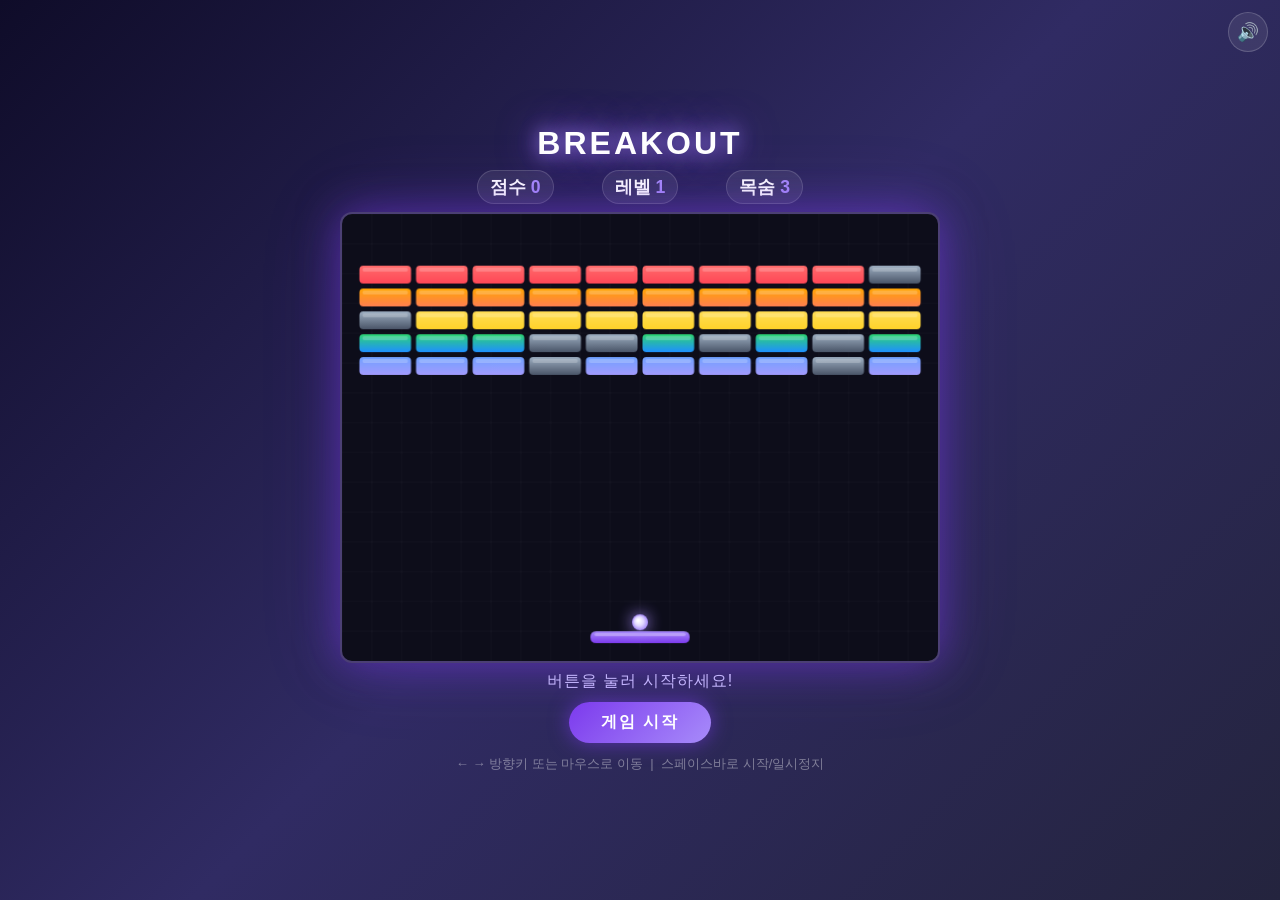
==== commit 27aa91dc: "Update index.html" ====
--- a/breakout-game/index.html
+++ b/breakout-game/index.html
@@ -373,13 +373,15 @@
   bricks = [];
   for (let r=0; r<BRICK_ROWS; r++)
     for (let c=0; c<BRICK_COLS; c++) {
-      // 기본 1번, 20% 확률로 2번짜리 특수 블록
-      const hp = Math.random() < 0.20 ? 2 : 1;
+      // 기본 1번, 20% 확률로 2번짜리 회색 특수 블록
+      const hp        = Math.random() < 0.20 ? 2 : 1;
+      const color     = hp === 2 ? '#9eafc2' : ROW_COLORS[r][0];
+      const darkColor = hp === 2 ? '#4a5568' : ROW_COLORS[r][1];
       bricks.push({
         x: BRICK_LEFT + c*(BRICK_W+BRICK_PAD),
         y: BRICK_TOP  + r*(BRICK_H+BRICK_PAD),
         w: BRICK_W, h: BRICK_H, hp, maxHp:hp,
-        color: ROW_COLORS[r][0], darkColor: ROW_COLORS[r][1], alive:true,
+        color, darkColor, alive:true,
       });
     }
 }
@@ -868,14 +870,6 @@
       // 하이라이트
       ctx.fillStyle = 'rgba(255,255,255,0.2)';
       roundRect(b.x+3, b.y+2, b.w-6, 4, 2); ctx.fill();
-
-      // 특수 블록(미손상) 구분 테두리
-      if (b.maxHp === 2) {
-        ctx.strokeStyle = 'rgba(255,255,255,0.45)';
-        ctx.lineWidth = 1.5;
-        roundRect(b.x+1, b.y+1, b.w-2, b.h-2, 3); ctx.stroke();
-        ctx.lineWidth = 1;
-      }
     }
   }
 
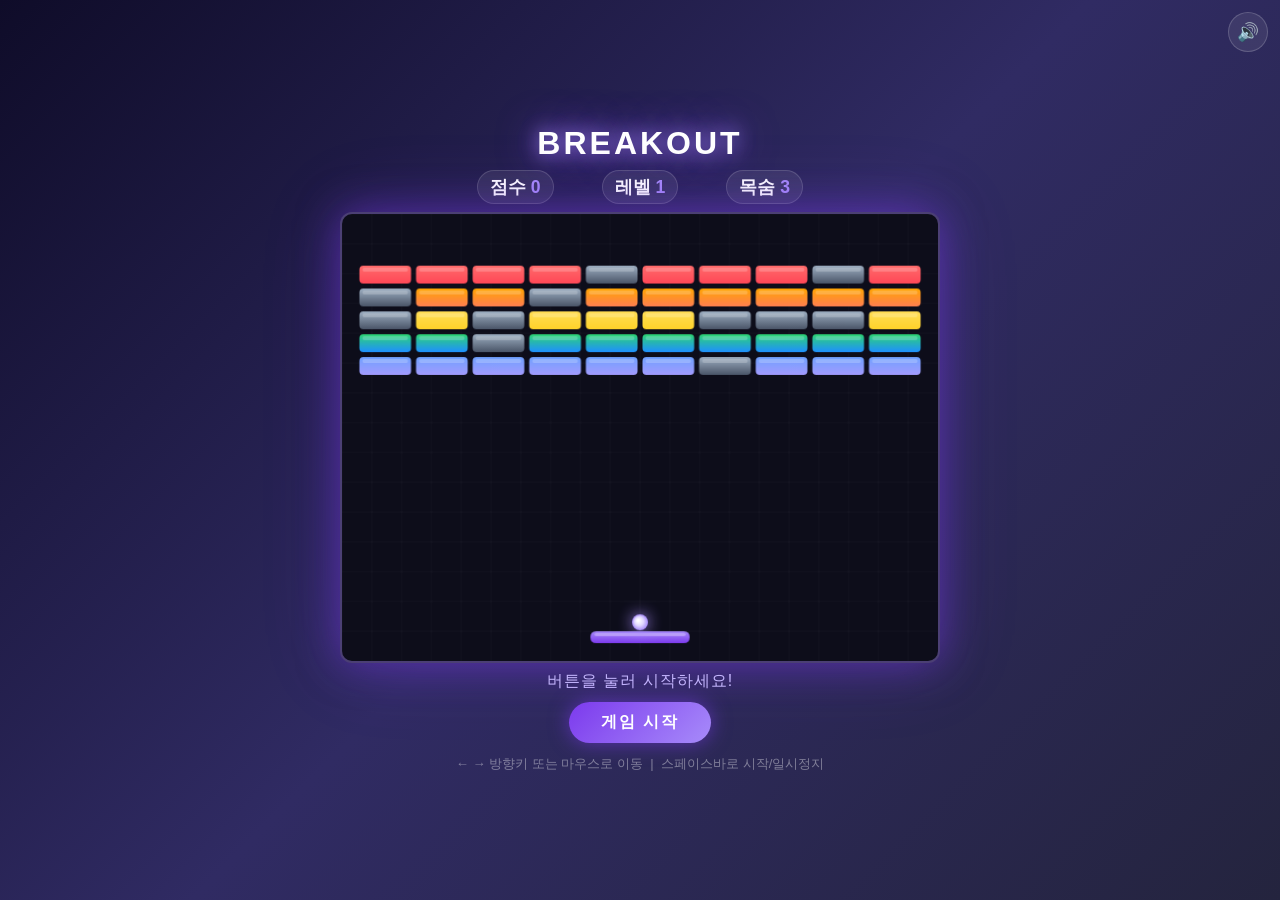
==== commit 6489943f: "Update index.html" ====
--- a/breakout-game/index.html
+++ b/breakout-game/index.html
@@ -237,7 +237,7 @@
   wide:  { emoji:'➕', color:'#54a0ff', label:'넓은 패들',  duration: 900 },
   multi: { emoji:'⚡', color:'#ffd32a', label:'멀티볼',    duration:   0 },
   slow:  { emoji:'🐢', color:'#00cec9', label:'느린 공',   duration: 480 },
-  bomb:  { emoji:'💣', color:'#a29bfe', label:'폭탄',      duration:   0 },
+  steel: { emoji:'🔩', color:'#b2bec3', label:'쇠구슬',    duration: 600 },
 };
 const ITEM_KEYS = Object.keys(ITEM_DEFS);
 
@@ -314,9 +314,10 @@
   playTone({ type:'triangle', freq:440, freqEnd:660,  duration:0.22, gain:0.12 });
 };
 const sfxBulletFire = () => playTone({ type:'square', freq:700, freqEnd:900, duration:0.05, gain:0.06 });
-const sfxBombExplode = () => {
-  playNoise({ duration:0.45, gain:0.5, ffreq:180 });
-  playTone({ type:'sawtooth', freq:180, freqEnd:50, duration:0.45, gain:0.3 });
+// 쇠구슬이 벽돌을 관통할 때 — 둔탁한 금속음
+const sfxSteelHit = () => {
+  playNoise({ duration:0.07, gain:0.28, ffreq:550 });
+  playTone({ type:'triangle', freq:230, freqEnd:170, duration:0.09, gain:0.22 });
 };
 
 /* ═══════════════════════════════════════════════════════
@@ -326,14 +327,14 @@
 
 // 아이템 효과 상태
 const effects = {
-  gun:  { active:false, timer:0 },
-  wide: { active:false, timer:0 },
-  slow: { active:false, timer:0 },
+  gun:   { active:false, timer:0 },
+  wide:  { active:false, timer:0 },
+  slow:  { active:false, timer:0 },
+  steel: { active:false, timer:0 },  // 쇠구슬 — 벽돌 관통
 };
 let fallingItems = [];   // 떨어지는 아이템
 let bullets      = [];   // 총알
 let gunFireTimer = 0;
-let bombFlash    = 0;    // 폭탄 플래시 남은 프레임
 
 /* ═══════════════════════════════════════════════════════
    패들
@@ -476,38 +477,11 @@
       effects.slow.timer  = ITEM_DEFS.slow.duration;
       break;
 
-    case 'bomb':
-      explodeBomb(catchX);
+    case 'steel':
+      effects.steel.active = true;
+      effects.steel.timer  = ITEM_DEFS.steel.duration;
       break;
   }
-}
-
-/* ═══════════════════════════════════════════════════════
-   폭탄 폭발
-═══════════════════════════════════════════════════════ */
-function explodeBomb(cx) {
-  const alive = bricks.filter(b => b.alive);
-  if (!alive.length) return;
-
-  // 폭탄 X 에서 가장 가까운 살아있는 블록을 중심으로
-  alive.sort((a,b) => Math.abs(a.x+a.w/2-cx) - Math.abs(b.x+b.w/2-cx));
-  const pivot = alive[0];
-  const pcx   = pivot.x + pivot.w/2, pcy = pivot.y + pivot.h/2;
-
-  // 그 블록 주변 9개 (2D 거리 정렬)
-  alive.sort((a,b) =>
-    Math.hypot(a.x+a.w/2-pcx, a.y+a.h/2-pcy) -
-    Math.hypot(b.x+b.w/2-pcx, b.y+b.h/2-pcy));
-
-  alive.slice(0, 9).forEach(b => {
-    b.alive = false; b.hp = 0;
-    score += b.maxHp * 10 * level;
-    spawnParticles(b.x+b.w/2, b.y+b.h/2, b.color, 8);
-    spawnParticles(b.x+b.w/2, b.y+b.h/2, '#ff7f50', 5);
-  });
-  scoreEl.textContent = score;
-  sfxBombExplode();
-  bombFlash = 7;
 }
 
 /* ═══════════════════════════════════════════════════════
@@ -578,14 +552,19 @@
       balls.forEach(b => { if (!b.attached) { b.vx*=2; b.vy*=2; } });
     }
   }
+  if (effects.steel.active) {
+    if (--effects.steel.timer <= 0) { effects.steel.active=false; }
+  }
 }
 
 function resetEffects() {
   if (effects.wide.active) paddle.w = PADDLE_NORMAL_W;
-  effects.gun  = { active:false, timer:0 };
-  effects.wide = { active:false, timer:0 };
-  effects.slow = { active:false, timer:0 };
-  fallingItems=[]; bullets=[]; gunFireTimer=0; bombFlash=0;
+  if (effects.slow.active) balls.forEach(b => { if (!b.attached) { b.vx*=2; b.vy*=2; } });
+  effects.gun   = { active:false, timer:0 };
+  effects.wide  = { active:false, timer:0 };
+  effects.slow  = { active:false, timer:0 };
+  effects.steel = { active:false, timer:0 };
+  fallingItems=[]; bullets=[]; gunFireTimer=0;
 }
 
 /* ═══════════════════════════════════════════════════════
@@ -773,8 +752,13 @@
     for (const br of bricks) {
       if (!br.alive) continue;
       if (!circleRect(b.x,b.y,b.r,br.x,br.y,br.w,br.h)) continue;
-      if (!brickHit) { resolveRectBounce(b,br.x,br.y,br.w,br.h); brickHit=true; }
+      if (!brickHit && !effects.steel.active) {
+        // 일반 공: 첫 충돌 블록에서 반사
+        resolveRectBounce(b,br.x,br.y,br.w,br.h); brickHit=true;
+      }
+      // 쇠구슬: 반사 없이 모든 겹치는 블록 관통 파괴
       damageBrick(br);
+      if (effects.steel.active) sfxSteelHit();
     }
 
     // 낙사
@@ -819,8 +803,6 @@
   particles=particles.filter(p=>p.alpha>0.02);
   for (const p of particles) { p.x+=p.vx; p.y+=p.vy; p.vy+=0.1; p.alpha-=0.03; }
 
-  if (bombFlash>0) bombFlash--;
-
   syncDragThumb();
   drawFrame();
   requestAnimationFrame(loop);
@@ -832,9 +814,10 @@
 function drawFrame() {
   ctx.clearRect(0,0,W,H);
 
-  // 폭탄 플래시
-  if (bombFlash>0) {
-    ctx.fillStyle=`rgba(255,120,40,${(bombFlash/7)*0.45})`;
+  // 쇠구슬 활성 시 필드 전체에 은은한 금속 색조
+  if (effects.steel.active) {
+    const ratio = effects.steel.timer / ITEM_DEFS.steel.duration;
+    ctx.fillStyle = `rgba(180,200,220,${0.06 * ratio})`;
     ctx.fillRect(0,0,W,H);
   }
 
@@ -895,10 +878,20 @@
   // 공들
   for (const b of balls) {
     const bg=ctx.createRadialGradient(b.x-2,b.y-2,1,b.x,b.y,b.r);
-    bg.addColorStop(0,'#fff'); bg.addColorStop(0.5,'#e0d7ff'); bg.addColorStop(1,'#a78bfa');
-    ctx.fillStyle=bg;
-    ctx.shadowColor='#a78bfa'; ctx.shadowBlur=16;
+    if (effects.steel.active) {
+      bg.addColorStop(0,'#ffffff'); bg.addColorStop(0.3,'#d0d8e0'); bg.addColorStop(0.7,'#8899aa'); bg.addColorStop(1,'#445566');
+      ctx.fillStyle=bg;
+      ctx.shadowColor='#aaccdd'; ctx.shadowBlur=20;
+    } else {
+      bg.addColorStop(0,'#fff'); bg.addColorStop(0.5,'#e0d7ff'); bg.addColorStop(1,'#a78bfa');
+      ctx.fillStyle=bg;
+      ctx.shadowColor='#a78bfa'; ctx.shadowBlur=16;
+    }
     ctx.beginPath(); ctx.arc(b.x,b.y,b.r,0,Math.PI*2); ctx.fill();
+    if (effects.steel.active) {
+      ctx.strokeStyle='rgba(255,255,255,0.6)'; ctx.lineWidth=1;
+      ctx.beginPath(); ctx.arc(b.x-b.r*0.3,b.y-b.r*0.3,b.r*0.25,0,Math.PI*2); ctx.stroke();
+    }
     ctx.shadowBlur=0;
   }
 
